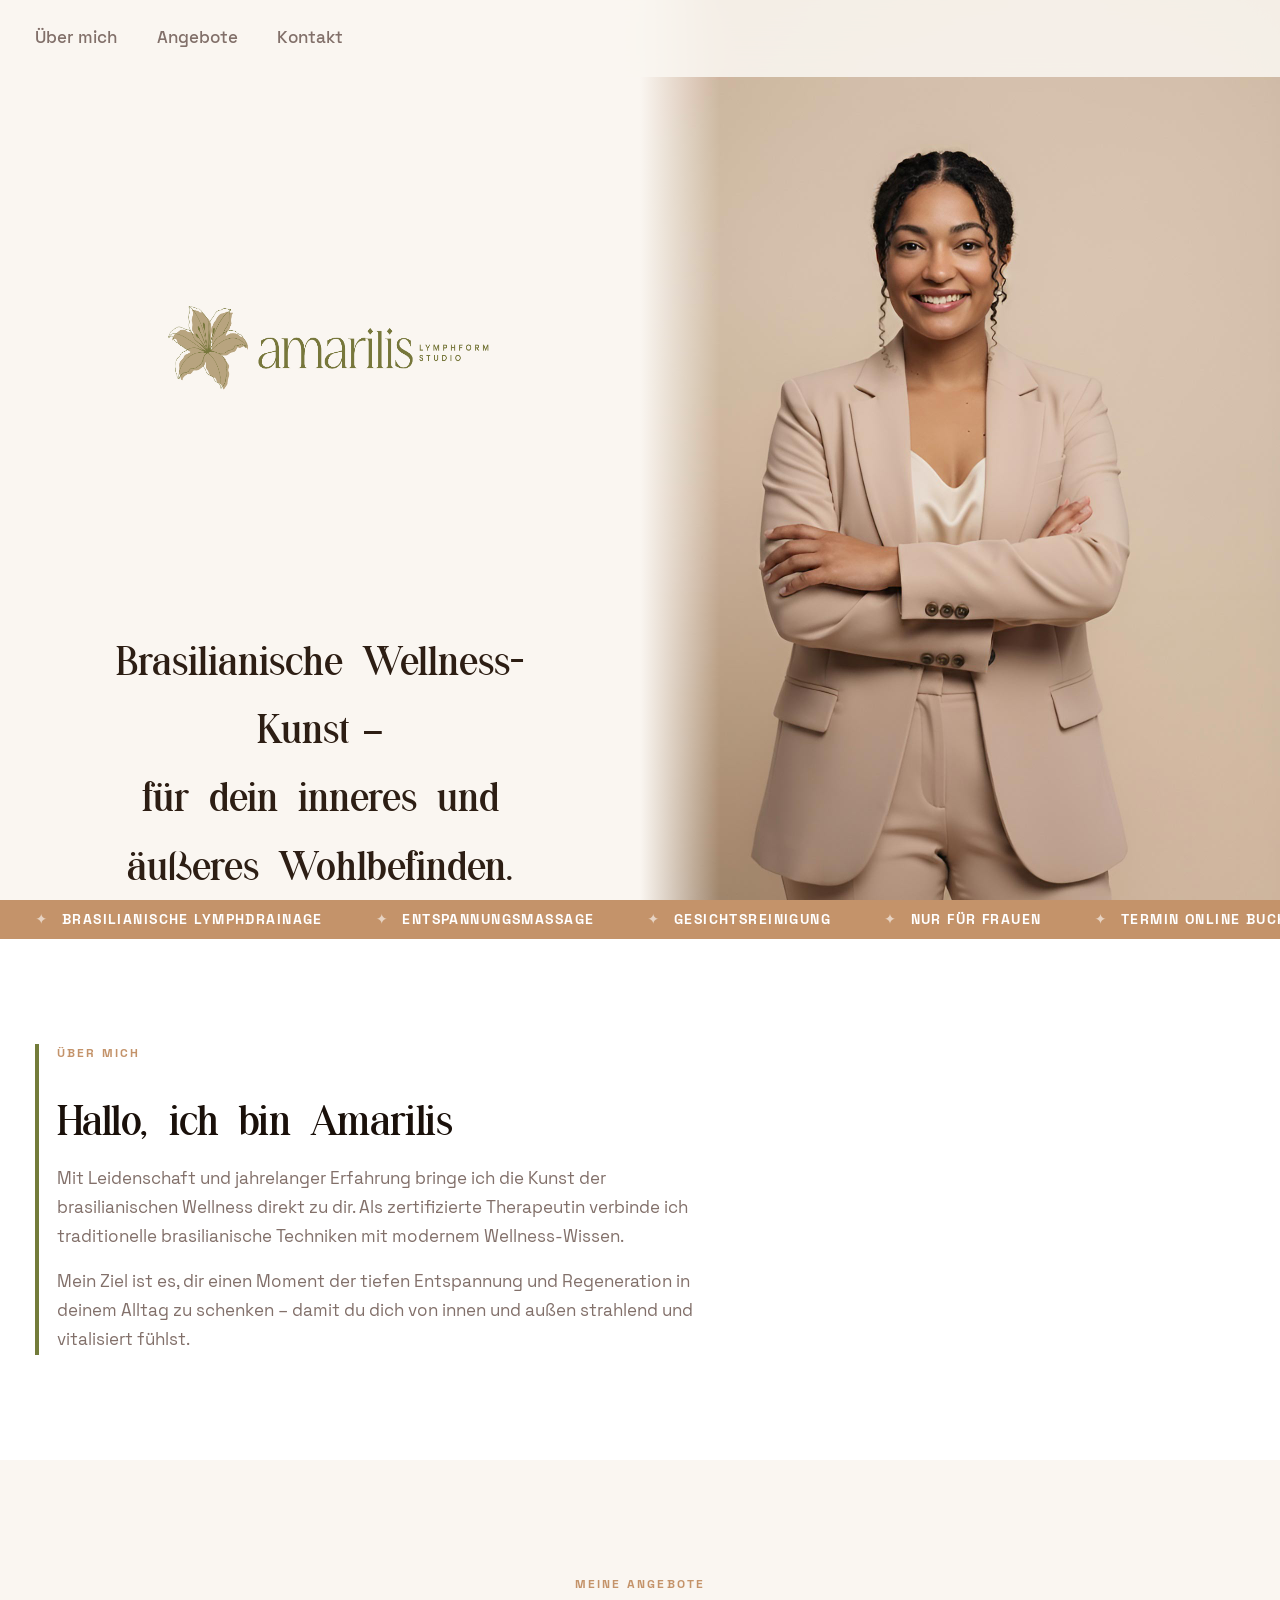
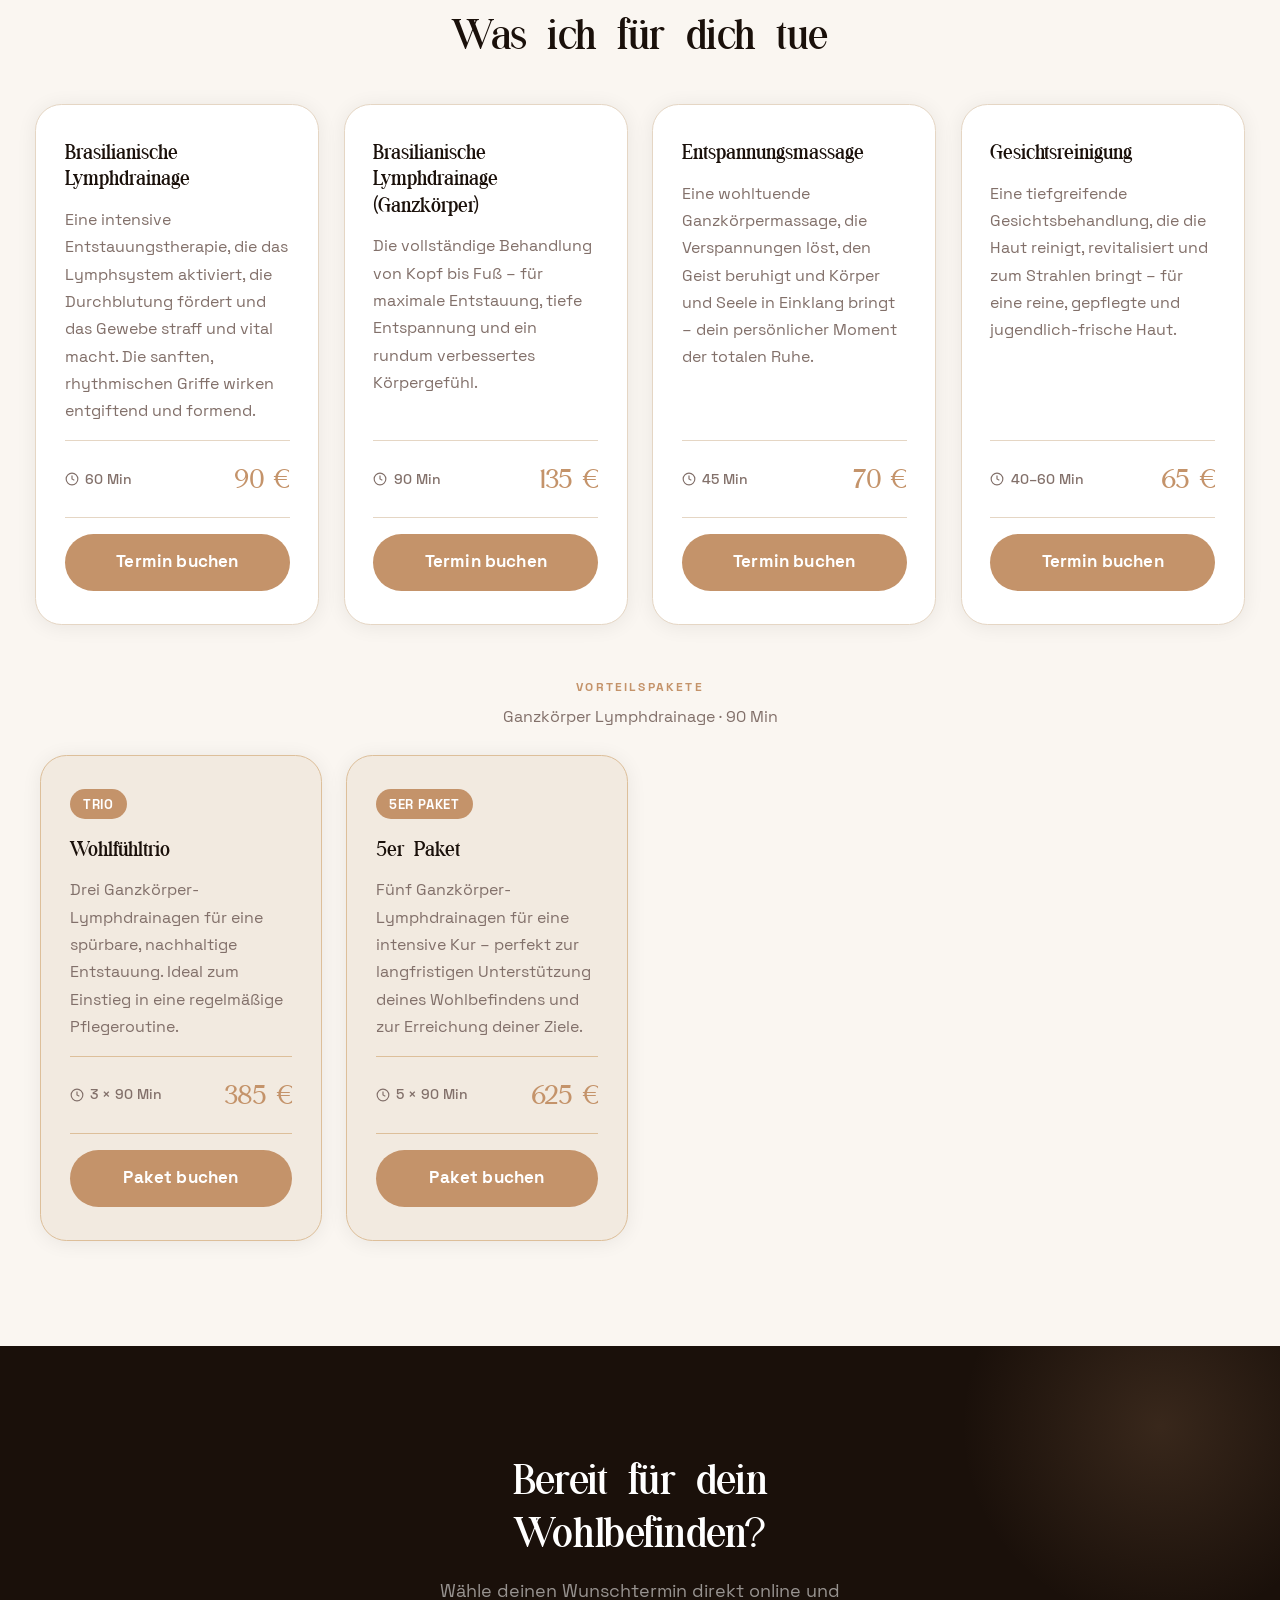
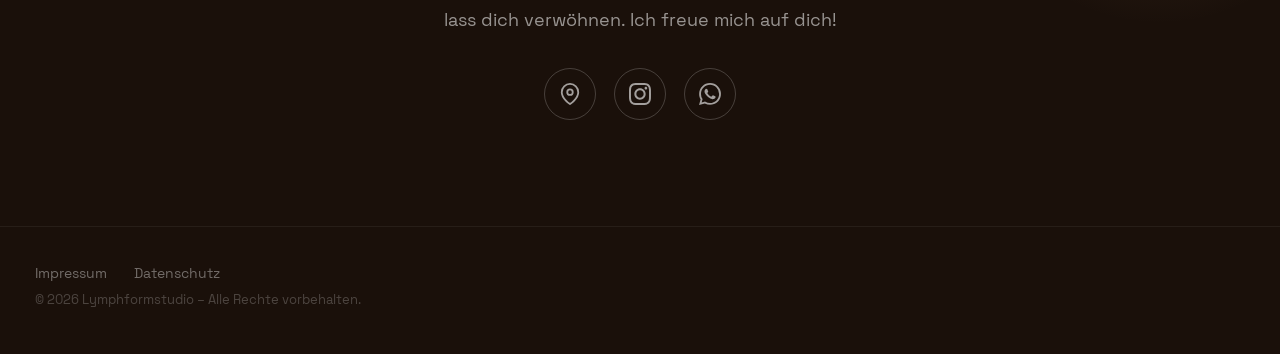
==== index.html @ fccecc70 "adding assets to public folder" ====
<!DOCTYPE html>
<html lang="de">
<head>
  <meta charset="UTF-8" />
  <meta name="viewport" content="width=device-width, initial-scale=1.0" />
  <title>Lymphformstudio – Brasilianische Wellness</title>
  <meta name="description" content="Brasilianische Lymphdrainage, Entspannungsmassage und Gesichtsreinigung. Jetzt deinen Termin buchen." />
  <meta name="theme-color" content="#FAF6F1" />

  <!-- Open Graph (Instagram-Link-Vorschau) -->
  <meta property="og:type"        content="website" />
  <meta property="og:title"       content="Lymphformstudio" />
  <meta property="og:description" content="Brasilianische Wellness – Lymphdrainage · Massage · Gesichtspflege" />
  <meta property="og:image"       content="assets/img/Amarilis01.jpg" />
  <meta property="og:url"         content="https://lymphformstudio.github.io" />

  <!-- Favicon -->
  <link rel="icon" type="image/png"
        href="assets/img/logo.png" />

  <link rel="stylesheet" href="assets/css/style.css" />
</head>
<body>

  <!-- ══════════════════════════════════════════
       NAVIGATION
  ══════════════════════════════════════════ -->
  <header class="nav" id="nav">
    <div class="nav-inner">
      <nav class="nav-links" id="navLinks" aria-label="Hauptnavigation">
        <a href="#about">Über mich</a>
        <a href="#services">Angebote</a>
        <a href="#contact">Kontakt</a>
      </nav>
      <button class="burger" id="burger" aria-label="Menü öffnen" aria-expanded="false">
        <span></span>
        <span></span>
        <span></span>
      </button>
    </div>
  </header>


  <!-- ══════════════════════════════════════════
       HERO
  ══════════════════════════════════════════ -->
  <section class="hero" id="home" aria-label="Willkommen">
    <div class="hero-body">
      <div class="hero-logo reveal">
        <img src="assets/img/logo.png"
             alt="Lymphformstudio" />
      </div>
      <p class="hero-sub reveal delay-1">
        Brasilianische Wellness-Kunst&nbsp;–<br />
        für dein inneres und äußeres Wohlbefinden.
      </p>

    </div>
    <div class="hero-image">
      <img src="assets/img/Amarilis01.jpg"
           alt="Lymphformstudio – Wellness Behandlung"
           loading="eager" />
    </div>
  </section>


  <!-- ══════════════════════════════════════════
       RIBBON / USP
  ══════════════════════════════════════════ -->
  <div class="ribbon" aria-hidden="true">
    <div class="ribbon-track">
      <span>Brasilianische Lymphdrainage</span>
      <span>Entspannungsmassage</span>
      <span>Gesichtsreinigung</span>
      <span>Nur für Frauen</span>
      <!-- <span>Zertifizierte Therapeutin</span> -->
      <span>Termin online buchen</span>
      <!-- Dopplung für endlosen Loop -->
      <span>Brasilianische Lymphdrainage</span>
      <span>Entspannungsmassage</span>
      <span>Gesichtsreinigung</span>
      <span>Nur für Frauen</span>
      <!-- <span>Zertifizierte Therapeutin</span> -->
      <span>Termin online buchen</span>
    </div>
  </div>


  <!-- ══════════════════════════════════════════
       ÜBER MICH
  ══════════════════════════════════════════ -->
  <section class="about section" id="about" aria-labelledby="about-title">
    <div class="container">
      <div class="about-text">
        <span class="eyebrow reveal">Über mich</span>
        <h2 class="section-title reveal delay-1" id="about-title">
          Hallo, ich bin Amarilis
        </h2>
        <p class="reveal delay-1">
          Mit Leidenschaft und jahrelanger Erfahrung bringe ich die Kunst
          der brasilianischen Wellness direkt zu dir. Als zertifizierte
          Therapeutin verbinde ich traditionelle brasilianische Techniken
          mit modernem Wellness-Wissen.
        </p>
        <p class="reveal delay-2">
          Mein Ziel ist es, dir einen Moment der tiefen Entspannung und
          Regeneration in deinem Alltag zu schenken – damit du dich von
          innen und außen strahlend und vitalisiert fühlst.
        </p>
      </div>
    </div>
  </section>


  <!-- ══════════════════════════════════════════
       ANGEBOTE / SERVICES
  ══════════════════════════════════════════ -->
  <section class="services section" id="services" aria-labelledby="services-title">
    <div class="container">

      <div class="services-header">
        <span class="eyebrow reveal">Meine Angebote</span>
        <h2 class="section-title reveal delay-1" id="services-title">Was ich für dich tue</h2>
      </div>

      <div class="services-grid">

        <!-- ── Brasilianische Lymphdrainage 60 Min ── -->
        <article class="card reveal delay-1" aria-label="Brasilianische Lymphdrainage Teilkörper">
          <h3>Brasilianische Lymphdrainage</h3>
          <p>
            Eine intensive Entstauungstherapie, die das Lymphsystem aktiviert,
            die Durchblutung fördert und das Gewebe straff und vital macht.
            Die sanften, rhythmischen Griffe wirken entgiftend und formend.
          </p>
          <div class="card-meta">
            <span class="card-duration">
              <svg width="14" height="14" viewBox="0 0 24 24" fill="none"
                   stroke="currentColor" stroke-width="2" aria-hidden="true">
                <circle cx="12" cy="12" r="10"/>
                <polyline points="12 6 12 12 16 14"/>
              </svg>
              60 Min
            </span>
            <span class="card-price">90&nbsp;€</span>
          </div>
          <a href="https://calendar.app.google/hehBdwxUABodwPaCA"
             target="_blank" rel="noopener noreferrer"
             class="btn btn-primary btn-w100">
            Termin buchen
          </a>
        </article>

        <!-- ── Brasilianische Lymphdrainage 90 Min ── -->
        <article class="card reveal delay-2" aria-label="Brasilianische Lymphdrainage Ganzkörper">
          <h3>Brasilianische Lymphdrainage (Ganzkörper)</h3>
          <p>
            Die vollständige Behandlung von Kopf bis Fuß – für maximale
            Entstauung, tiefe Entspannung und ein rundum verbessertes
            Körpergefühl.
          </p>
          <div class="card-meta">
            <span class="card-duration">
              <svg width="14" height="14" viewBox="0 0 24 24" fill="none"
                   stroke="currentColor" stroke-width="2" aria-hidden="true">
                <circle cx="12" cy="12" r="10"/>
                <polyline points="12 6 12 12 16 14"/>
              </svg>
              90 Min
            </span>
            <span class="card-price">135&nbsp;€</span>
          </div>
          <a href="https://calendar.app.google/hehBdwxUABodwPaCA"
             target="_blank" rel="noopener noreferrer"
             class="btn btn-primary btn-w100">
            Termin buchen
          </a>
        </article>

        <!-- ── Entspannungsmassage ── -->
        <article class="card reveal delay-3" aria-label="Entspannungsmassage">
          <h3>Entspannungsmassage</h3>
          <p>
            Eine wohltuende Ganzkörpermassage, die Verspannungen löst,
            den Geist beruhigt und Körper und Seele in Einklang bringt –
            dein persönlicher Moment der totalen Ruhe.
          </p>
          <div class="card-meta">
            <span class="card-duration">
              <svg width="14" height="14" viewBox="0 0 24 24" fill="none"
                   stroke="currentColor" stroke-width="2" aria-hidden="true">
                <circle cx="12" cy="12" r="10"/>
                <polyline points="12 6 12 12 16 14"/>
              </svg>
              45 Min
            </span>
            <span class="card-price">70&nbsp;€</span>
          </div>
          <a href="https://calendar.app.google/hehBdwxUABodwPaCA"
             target="_blank" rel="noopener noreferrer"
             class="btn btn-primary btn-w100">
            Termin buchen
          </a>
        </article>

        <!-- ── Gesichtsreinigung ── -->
        <article class="card reveal delay-4" aria-label="Gesichtsreinigung">
          <h3>Gesichtsreinigung</h3>
          <p>
            Eine tiefgreifende Gesichtsbehandlung, die die Haut reinigt,
            revitalisiert und zum Strahlen bringt – für eine reine, gepflegte
            und jugendlich-frische Haut.
          </p>
          <div class="card-meta">
            <span class="card-duration">
              <svg width="14" height="14" viewBox="0 0 24 24" fill="none"
                   stroke="currentColor" stroke-width="2" aria-hidden="true">
                <circle cx="12" cy="12" r="10"/>
                <polyline points="12 6 12 12 16 14"/>
              </svg>
              40–60 Min
            </span>
            <span class="card-price">65&nbsp;€</span>
          </div>
          <a href="https://calendar.app.google/hehBdwxUABodwPaCA"
             target="_blank" rel="noopener noreferrer"
             class="btn btn-primary btn-w100">
            Termin buchen
          </a>
        </article>

      </div>

      <!-- ── Vorteilspakete ── -->
      <div class="services-packages-header reveal">
        <span class="eyebrow">Vorteilspakete</span>
        <p>Ganzkörper Lymphdrainage · 90 Min</p>
      </div>

      <div class="services-grid services-packages-grid">

        <!-- ── Wohlfühltrio ── -->
        <article class="card card--featured reveal delay-1" aria-label="Wohlfühltrio">
          <span class="card-badge">Trio</span>
          <h3>Wohlfühltrio</h3>
          <p>
            Drei Ganzkörper-Lymphdrainagen für eine spürbare, nachhaltige
            Entstauung. Ideal zum Einstieg in eine regelmäßige Pflegeroutine.
          </p>
          <div class="card-meta">
            <span class="card-duration">
              <svg width="14" height="14" viewBox="0 0 24 24" fill="none"
                   stroke="currentColor" stroke-width="2" aria-hidden="true">
                <circle cx="12" cy="12" r="10"/>
                <polyline points="12 6 12 12 16 14"/>
              </svg>
              3 × 90 Min
            </span>
            <span class="card-price">385&nbsp;€</span>
          </div>
          <a href="https://calendar.app.google/hehBdwxUABodwPaCA"
             target="_blank" rel="noopener noreferrer"
             class="btn btn-primary btn-w100">
            Paket buchen
          </a>
        </article>

        <!-- ── 5er Paket ── -->
        <article class="card card--featured reveal delay-2" aria-label="5er Paket">
          <span class="card-badge">5er Paket</span>
          <h3>5er Paket</h3>
          <p>
            Fünf Ganzkörper-Lymphdrainagen für eine intensive Kur –
            perfekt zur langfristigen Unterstützung deines Wohlbefindens
            und zur Erreichung deiner Ziele.
          </p>
          <div class="card-meta">
            <span class="card-duration">
              <svg width="14" height="14" viewBox="0 0 24 24" fill="none"
                   stroke="currentColor" stroke-width="2" aria-hidden="true">
                <circle cx="12" cy="12" r="10"/>
                <polyline points="12 6 12 12 16 14"/>
              </svg>
              5 × 90 Min
            </span>
            <span class="card-price">625&nbsp;€</span>
          </div>
          <a href="https://calendar.app.google/hehBdwxUABodwPaCA"
             target="_blank" rel="noopener noreferrer"
             class="btn btn-primary btn-w100">
            Paket buchen
          </a>
        </article>

      </div>
    </div>
  </section>


  <!-- ══════════════════════════════════════════
       BOOKING CTA
  ══════════════════════════════════════════ -->
  <section class="cta-section section" id="contact" aria-labelledby="cta-title">
    <div class="container">
      <div class="cta-inner">
        <h2 class="section-title reveal delay-1" id="cta-title">
          Bereit für dein<br />Wohlbefinden?
        </h2>
        <p class="reveal delay-1">
          Wähle deinen Wunschtermin direkt online und lass dich verwöhnen.
          Ich freue mich auf dich!
        </p>
        <div class="contact-icons reveal delay-2">
          <!-- Location -->
          <a href="https://maps.app.goo.gl/dcqKcycLLCCDxr7Y6"
             target="_blank" rel="noopener noreferrer"
             class="contact-icon" aria-label="Standort auf Google Maps">
            <svg xmlns="http://www.w3.org/2000/svg" width="22" height="22"
                 viewBox="0 0 24 24" fill="none" stroke="currentColor"
                 stroke-width="2" stroke-linecap="round" stroke-linejoin="round" aria-hidden="true">
              <path d="M21 10c0 7-9 13-9 13s-9-6-9-13a9 9 0 0 1 18 0z"/>
              <circle cx="12" cy="10" r="3"/>
            </svg>
          </a>
          <!-- Instagram -->
          <a href="https://instagram.com/lymphformstudio"
             target="_blank" rel="noopener noreferrer"
             class="contact-icon" aria-label="Instagram von Lymphformstudio">
            <svg xmlns="http://www.w3.org/2000/svg" width="22" height="22"
                 viewBox="0 0 24 24" fill="currentColor" aria-hidden="true">
              <path d="M12 2.163c3.204 0 3.584.012 4.85.07 3.252.148 4.771 1.691 4.919 4.919.058 1.265.069 1.645.069 4.849 0 3.205-.012 3.584-.069 4.849-.149 3.225-1.664 4.771-4.919 4.919-1.266.058-1.644.07-4.85.07-3.204 0-3.584-.012-4.849-.07-3.26-.149-4.771-1.699-4.919-4.92-.058-1.265-.07-1.644-.07-4.849 0-3.204.013-3.583.07-4.849.149-3.227 1.664-4.771 4.919-4.919 1.266-.057 1.645-.069 4.849-.069zm0-2.163c-3.259 0-3.667.014-4.947.072-4.358.2-6.78 2.618-6.98 6.98-.059 1.281-.073 1.689-.073 4.948 0 3.259.014 3.668.072 4.948.2 4.358 2.618 6.78 6.98 6.98 1.281.058 1.689.072 4.948.072 3.259 0 3.668-.014 4.948-.072 4.354-.2 6.782-2.618 6.979-6.98.059-1.28.073-1.689.073-4.948 0-3.259-.014-3.667-.072-4.947-.196-4.354-2.617-6.78-6.979-6.98-1.281-.059-1.69-.073-4.949-.073zm0 5.838c-3.403 0-6.162 2.759-6.162 6.162s2.759 6.163 6.162 6.163 6.162-2.759 6.162-6.163c0-3.403-2.759-6.162-6.162-6.162zm0 10.162c-2.209 0-4-1.79-4-4 0-2.209 1.791-4 4-4s4 1.791 4 4c0 2.21-1.791 4-4 4zm6.406-11.845c-.796 0-1.441.645-1.441 1.44s.645 1.44 1.441 1.44c.795 0 1.439-.645 1.439-1.44s-.644-1.44-1.439-1.44z"/>
            </svg>
          </a>
          <!-- WhatsApp -->
          <a href="https://wa.me/4915565581526"
             target="_blank" rel="noopener noreferrer"
             class="contact-icon" aria-label="WhatsApp">
            <svg xmlns="http://www.w3.org/2000/svg" width="22" height="22"
                 viewBox="0 0 24 24" fill="currentColor" aria-hidden="true">
              <path d="M17.472 14.382c-.297-.149-1.758-.867-2.03-.967-.273-.099-.471-.148-.67.15-.197.297-.767.966-.94 1.164-.173.199-.347.223-.644.075-.297-.15-1.255-.463-2.39-1.475-.883-.788-1.48-1.761-1.653-2.059-.173-.297-.018-.458.13-.606.134-.133.298-.347.446-.52.149-.174.198-.298.298-.497.099-.198.05-.371-.025-.52-.075-.149-.669-1.612-.916-2.207-.242-.579-.487-.5-.669-.51-.173-.008-.371-.01-.57-.01-.198 0-.52.074-.792.372-.272.297-1.04 1.016-1.04 2.479 0 1.462 1.065 2.875 1.213 3.074.149.198 2.096 3.2 5.077 4.487.709.306 1.262.489 1.694.625.712.227 1.36.195 1.871.118.571-.085 1.758-.719 2.006-1.413.248-.694.248-1.289.173-1.413-.074-.124-.272-.198-.57-.347m-5.421 7.403h-.004a9.87 9.87 0 0 1-5.031-1.378l-.361-.214-3.741.982.998-3.648-.235-.374a9.86 9.86 0 0 1-1.51-5.26c.001-5.45 4.436-9.884 9.888-9.884 2.64 0 5.122 1.03 6.988 2.898a9.825 9.825 0 0 1 2.893 6.994c-.003 5.45-4.437 9.884-9.885 9.884m8.413-18.297A11.815 11.815 0 0 0 12.05 0C5.495 0 .16 5.335.157 11.892c0 2.096.547 4.142 1.588 5.945L.057 24l6.305-1.654a11.882 11.882 0 0 0 5.683 1.448h.005c6.554 0 11.89-5.335 11.893-11.893a11.821 11.821 0 0 0-3.48-8.413z"/>
            </svg>
          </a>
        </div>
      </div>
    </div>
  </section>


  <!-- ══════════════════════════════════════════
       FOOTER
  ══════════════════════════════════════════ -->
  <footer class="footer">
    <div class="container">
      <div class="footer-inner">
        <nav class="footer-nav" aria-label="Rechtliches">
          <a href="impressum.html">Impressum</a>
          <a href="datenschutz.html">Datenschutz</a>
        </nav>
      </div>
      <p class="footer-copy">© 2026 Lymphformstudio – Alle Rechte vorbehalten.</p>
    </div>
  </footer>


  <script src="assets/js/main.js"></script>
</body>
</html>
---- assets/css/style.css ----
/* ============================================================
   LYMPHFORMSTUDIO – Main Stylesheet
   Mobile-first · Space Grotesk (UI) + Moderna Serif (headings)
   ============================================================ */

/* ── FONTS ── */
@font-face {
  font-family: 'Moderna Serif';
  src: url('../fonts/moderna-serif/ModernaSerif-Regular.ttf') format('truetype');
  font-weight: 400;
  font-style: normal;
  font-display: swap;
}
@font-face {
  font-family: 'Moderna Serif';
  src: url('../fonts/moderna-serif/ModernaSerif-Medium.ttf') format('truetype');
  font-weight: 500;
  font-style: normal;
  font-display: swap;
}
@font-face {
  font-family: 'Moderna Serif';
  src: url('../fonts/moderna-serif/ModernaSerif-SemiBold.ttf') format('truetype');
  font-weight: 600;
  font-style: normal;
  font-display: swap;
}
@font-face {
  font-family: 'Space Grotesk';
  src: url('../fonts/space-grotesk/SpaceGrotesk-Light.woff2') format('woff2');
  font-weight: 300;
  font-style: normal;
  font-display: swap;
}
@font-face {
  font-family: 'Space Grotesk';
  src: url('../fonts/space-grotesk/SpaceGrotesk-Regular.woff2') format('woff2');
  font-weight: 400;
  font-style: normal;
  font-display: swap;
}
@font-face {
  font-family: 'Space Grotesk';
  src: url('../fonts/space-grotesk/SpaceGrotesk-Medium.woff2') format('woff2');
  font-weight: 500;
  font-style: normal;
  font-display: swap;
}
@font-face {
  font-family: 'Space Grotesk';
  src: url('../fonts/space-grotesk/SpaceGrotesk-Bold.woff2') format('woff2');
  font-weight: 700;
  font-style: normal;
  font-display: swap;
}

/* ── CSS VARIABLES ── */
:root {
  /* Palette */
  --bg:            #FAF6F1;
  --bg-alt:        #F2EAE0;
  --white:         #FFFFFF;
  --primary:       #C4936A;
  --primary-dk:    #9E7450;
  --primary-lt:    #DDBF9A;
  --dark:          #1A100A;
  --text:          #2D1E14;
  --muted:         #82706A;
  --border:        #E5D6C4;
  --card-shadow:   0 2px 20px rgba(30,16,10,.07);
  --card-shadow-h: 0 10px 40px rgba(30,16,10,.13);

  /* Type */
  --font-serif: 'Moderna Serif', Georgia, serif;
  --font-sans:  'Space Grotesk', system-ui, sans-serif;

  /* Layout */
  --max-w:   1360px;
  --px:      1.25rem;
  --section: 4.5rem;
  --radius:  1rem;
  --radius-lg: 1.5rem;
  --radius-pill: 999px;

  /* Motion */
  --ease: cubic-bezier(.4,0,.2,1);
  --dur:  .3s;
}

/* ── RESET ── */
*, *::before, *::after { box-sizing: border-box; margin: 0; padding: 0; }
html { scroll-behavior: smooth; -webkit-text-size-adjust: 100%; font-size: 110%; }
body {
  font-family: var(--font-sans);
  font-size: 1.125rem;
  background: var(--bg);
  color: var(--text);
  line-height: 1.6;
  overflow-x: hidden;
}
img { display: block; max-width: 100%; height: auto; }
a   { text-decoration: none; color: inherit; }
button { font-family: var(--font-sans); }

/* ── UTILITY ── */
.container {
  width: 100%;
  max-width: var(--max-w);
  margin: 0 auto;
  padding: 0 var(--px);
}
.section { padding: var(--section) 0; }

.eyebrow {
  display: inline-block;
  font-family: var(--font-sans);
  font-size: .6875rem;
  font-weight: 600;
  letter-spacing: .18em;
  text-transform: uppercase;
  color: var(--primary);
  margin-bottom: .75rem;
}

.section-title {
  font-family: var(--font-serif);
  font-size: clamp(1.75rem, 5vw, 2.6rem);
  font-weight: 500;
  color: var(--dark);
  line-height: 1.15;
  letter-spacing: -.01em;
}

/* ── BUTTONS ── */
.btn {
  display: inline-flex;
  align-items: center;
  justify-content: center;
  gap: .5rem;
  padding: .875rem 1.875rem;
  border-radius: var(--radius-pill);
  font-family: var(--font-sans);
  font-size: .9375rem;
  font-weight: 600;
  letter-spacing: .01em;
  cursor: pointer;
  border: none;
  transition: background var(--dur) var(--ease),
              transform var(--dur) var(--ease),
              box-shadow var(--dur) var(--ease);
  white-space: nowrap;
}
.btn-primary {
  background: var(--primary);
  color: var(--white);
}
.btn-primary:active,
.btn-primary:hover {
  background: var(--primary-dk);
  transform: translateY(-2px);
  box-shadow: 0 8px 24px rgba(196,147,106,.32);
}
.btn-ghost {
  background: transparent;
  color: var(--primary);
  border: 1.5px solid var(--primary);
}
.btn-ghost:active,
.btn-ghost:hover {
  background: var(--primary);
  color: var(--white);
  transform: translateY(-2px);
}
.btn-dark {
  background: var(--white);
  color: var(--dark);
}
.btn-dark:active,
.btn-dark:hover {
  background: var(--primary-lt);
  transform: translateY(-2px);
}
.btn-w100 { width: 100%; }

/* ── NAVIGATION ── */
.nav {
  position: fixed;
  top: 0; left: 0; right: 0;
  z-index: 200;
  background: rgba(250,246,241,.88);
  backdrop-filter: blur(16px);
  -webkit-backdrop-filter: blur(16px);
  border-bottom: 1px solid transparent;
  transition: border-color var(--dur) var(--ease),
              box-shadow var(--dur) var(--ease);
}
.nav.scrolled {
  border-bottom-color: var(--border);
  box-shadow: 0 2px 16px rgba(30,16,10,.06);
}
.nav-inner {
  display: flex;
  align-items: center;
  justify-content: space-between;
  height: 76px;
  padding: 0 var(--px);
}
.nav-logo img {
  height: 58px;
  width: auto;
}
.nav-links {
  display: none;
  align-items: center;
  gap: 2.25rem;
}
.nav-links a {
  font-size: .9375rem;
  font-weight: 500;
  color: var(--muted);
  transition: color var(--dur) var(--ease);
}
.nav-links a:hover { color: var(--primary); }
.nav-links .nav-cta {
  padding: .6rem 1.375rem;
  background: var(--primary);
  color: var(--white) !important;
  border-radius: var(--radius-pill);
  font-weight: 600;
  transition: background var(--dur) var(--ease), transform var(--dur) var(--ease);
}
.nav-links .nav-cta:hover { background: var(--primary-dk); transform: translateY(-1px); }

.burger {
  display: flex;
  flex-direction: column;
  gap: 5px;
  background: none;
  border: none;
  cursor: pointer;
  padding: 6px;
  border-radius: 6px;
}
.burger span {
  display: block;
  width: 22px;
  height: 2px;
  background: var(--text);
  border-radius: 2px;
  transition: transform var(--dur) var(--ease), opacity var(--dur) var(--ease);
}

/* Mobile drawer */
.nav.open .nav-links {
  display: flex;
  flex-direction: column;
  align-items: flex-start;
  position: absolute;
  top: 76px; left: 0; right: 0;
  background: var(--bg);
  padding: 1.5rem var(--px) 2rem;
  gap: 1.25rem;
  border-bottom: 1px solid var(--border);
  box-shadow: 0 8px 32px rgba(30,16,10,.08);
}
.nav.open .nav-links .nav-cta { align-self: stretch; justify-content: center; }
.nav.open .burger span:nth-child(1) { transform: translateY(7px) rotate(45deg); }
.nav.open .burger span:nth-child(2) { opacity: 0; }
.nav.open .burger span:nth-child(3) { transform: translateY(-7px) rotate(-45deg); }

/* ════════════════════════════════════════════
   HERO — MOBILE
   ════════════════════════════════════════════ */
.hero {
  padding-top: 0px;
  min-height: 0svh;
  display: grid;
  grid-template-rows: 1fr auto;
  position: relative;
  overflow: hidden;
}
.hero-body {
  display: flex;
  flex-direction: column;
  align-items: center;          /* horizontal alignment: center | flex-start | flex-end */
  justify-content: center;
  text-align: center;
  padding: 2.5rem var(--px) 2rem;
  gap: 0;                       /* gap between logo and subtitle text */
}
.hero-logo img {
  height: auto;
  max-height: 100%;
  width: auto;
  margin: -6.0rem auto;         /* negative = pull subtitle closer to logo */
}
.hero-sub {
  font-family: var(--font-serif);
  font-size: clamp(1.375rem, 5vw, 2.125rem);
  font-weight: 500;
  color: var(--text);
  max-width: 520px;
  line-height: 1.55;
}
.hero-cta-row {
  display: flex;
  flex-direction: column;
  gap: .75rem;
  width: 100%;
  max-width: 300px;
}
.hero-image {
  position: relative;
  height: clamp(240px, 50vw, 520px); /* photo height on mobile */
  overflow: hidden;
}
.hero-image::before {
  content: '';
  position: absolute;
  inset: 0 0 auto 0;
  height: 80px;
  background: linear-gradient(to bottom, var(--bg), transparent);
  z-index: 1;
  pointer-events: none;
}
.hero-image img {
  width: 100%;
  height: 100%;
  object-fit: cover;
  object-position: center 20%;  /* vertical focus point of the photo */
}

/* ── RIBBON / USP BAR ── */
.ribbon {
  background: var(--primary);
  padding: .45rem var(--px);
  overflow: hidden;
}
.ribbon-track {
  display: flex;
  gap: 3rem;
  animation: marquee 22s linear infinite;
  width: max-content;
}
.ribbon-track span {
  font-family: var(--font-sans);
  font-size: .8125rem;
  font-weight: 600;
  letter-spacing: .1em;
  text-transform: uppercase;
  color: var(--white);
  white-space: nowrap;
}
.ribbon-track span::before {
  content: '✦';
  margin-right: .75rem;
  opacity: .6;
}
@keyframes marquee {
  from { transform: translateX(0); }
  to   { transform: translateX(-50%); }
}

/* ── ABOUT ── */
.about { background: var(--white); }
.about-inner {
  display: flex;
  flex-direction: column;
  align-items: center;
  gap: 2rem;
}
.about-avatar {
  flex-shrink: 0;
  width: 180px;
  height: 220px;
  border-radius: var(--radius-lg);
  overflow: hidden;
  border: 4px solid #737C3A;
}
.about-avatar img {
  width: 100%;
  height: 100%;
  object-fit: cover;
  object-position: center 10%;
}
.about-text {
  display: flex;
  flex-direction: column;
  gap: .9rem;
  max-width: 680px;
  border-left: 4px solid #737C3A;
  padding-left: 1.0rem;
}
.about-text .section-title { margin-bottom: .25rem; }
.about-text p {
  color: var(--muted);
  line-height: 1.75;
  font-size: .9375rem;
}
.about-badges {
  display: flex;
  flex-wrap: wrap;
  gap: .5rem;
  margin-top: .25rem;
}
.badge {
  display: inline-flex;
  align-items: center;
  gap: .4rem;
  background: var(--bg-alt);
  border: 1px solid var(--border);
  border-radius: var(--radius-pill);
  padding: .35rem .875rem;
  font-size: .8125rem;
  font-weight: 500;
  color: var(--text);
}

/* ── SERVICES ── */
.services { background: var(--bg); }
.services-header {
  text-align: center;
  margin-bottom: 2.5rem;
}
.services-grid {
  display: flex;
  flex-direction: column;
  gap: 1.25rem;
}
.card {
  background: var(--white);
  border-radius: var(--radius-lg);
  padding: 1.875rem 1.625rem;
  border: 1px solid var(--border);
  box-shadow: var(--card-shadow);
  display: flex;
  flex-direction: column;
  gap: .875rem;
  transition: transform var(--dur) var(--ease),
              box-shadow var(--dur) var(--ease);
}
.card:hover {
  transform: translateY(-4px);
  box-shadow: var(--card-shadow-h);
}
.card-icon {
  width: 58px;
  height: 58px;
  background: var(--bg-alt);
  border-radius: var(--radius);
  display: flex;
  align-items: center;
  justify-content: center;
  padding: 10px;
  flex-shrink: 0;
}
.card-icon img {
  width: 100%;
  height: 100%;
  object-fit: contain;
}
.card h3 {
  font-family: var(--font-serif);
  font-size: 1.25rem;
  font-weight: 500;
  color: var(--dark);
  line-height: 1.2;
}
.card p {
  font-size: .9125rem;
  color: var(--muted);
  line-height: 1.7;
  flex: 1;
}
.card-meta {
  display: flex;
  align-items: center;
  justify-content: space-between;
  padding: .875rem 0;
  border-top: 1px solid var(--border);
  border-bottom: 1px solid var(--border);
}
.card-duration {
  font-size: .8125rem;
  font-weight: 500;
  color: var(--muted);
  display: flex;
  align-items: center;
  gap: .375rem;
}
.card-duration svg { flex-shrink: 0; }
.card-price {
  font-family: var(--font-serif);
  font-size: 1.625rem;
  font-weight: 500;
  color: var(--primary);
  letter-spacing: -.01em;
}
.card-scope {
  font-size: .8125rem;
  font-weight: 600;
  color: var(--primary);
  letter-spacing: .05em;
  text-transform: uppercase;
  margin-top: -.25rem;
}
.card-badge {
  display: inline-flex;
  align-items: center;
  align-self: flex-start;
  background: var(--primary);
  color: var(--white);
  font-size: .75rem;
  font-weight: 700;
  letter-spacing: .06em;
  text-transform: uppercase;
  padding: .25rem .75rem;
  border-radius: var(--radius-pill);
}
.card--featured {
  border-color: var(--primary-lt);
  background: var(--bg-alt);
}
.card--featured .card-meta {
  border-color: var(--primary-lt);
}
.services-packages-header {
  text-align: center;
  margin-top: 3rem;
  margin-bottom: 1.5rem;
}
.services-packages-header .eyebrow {
  display: block;
  margin-bottom: .375rem;
}
.services-packages-header p {
  font-size: .9rem;
  color: var(--muted);
}

/* ── BOOKING CTA SECTION ── */
.cta-section {
  background: var(--dark);
  position: relative;
  overflow: hidden;
}
.cta-section::before {
  content: '';
  position: absolute;
  top: -120px; right: -80px;
  width: 400px; height: 400px;
  background: radial-gradient(circle, rgba(196,147,106,.18) 0%, transparent 70%);
  pointer-events: none;
}
.cta-inner {
  display: flex;
  flex-direction: column;
  align-items: center;
  text-align: center;
  gap: 1.125rem;
  position: relative;
}
.cta-inner .eyebrow { color: var(--primary-lt); }
.cta-inner .section-title { color: var(--white); }
.cta-inner p {
  color: rgba(255,255,255,.55);
  max-width: 400px;
  font-size: 1rem;
  line-height: 1.65;
}
.cta-inner .btn-primary {
  font-size: 1rem;
  padding: 1rem 2.25rem;
  margin-top: .5rem;
}
.contact-icons {
  display: flex;
  align-items: center;
  gap: 1rem;
  margin-top: .75rem;
}
.contact-icon {
  display: flex;
  align-items: center;
  justify-content: center;
  width: 52px;
  height: 52px;
  border-radius: 50%;
  border: 1.5px solid rgba(255,255,255,.2);
  color: rgba(255,255,255,.6);
  transition: border-color var(--dur) var(--ease),
              color var(--dur) var(--ease),
              background var(--dur) var(--ease);
}
.contact-icon:hover {
  border-color: var(--primary-lt);
  color: var(--primary-lt);
  background: rgba(196,147,106,.14);
}

/* ── FOOTER ── */
.footer {
  background: var(--dark);
  border-top: 1px solid rgba(255,255,255,.06);
  padding: 2rem 0 2.5rem;
}
.footer-inner {
  display: flex;
  flex-direction: column;
  align-items: center;
  gap: 1.25rem;
  text-align: center;
}
.footer-logo img {
  height: 34px;
  width: auto;
  filter: brightness(0) invert(1);
  opacity: .7;
}
.footer-nav {
  display: flex;
  gap: 1.5rem;
}
.footer-nav a {
  font-size: .8125rem;
  color: rgba(255,255,255,.38);
  transition: color var(--dur) var(--ease);
}
.footer-nav a:hover { color: rgba(255,255,255,.75); }
.footer-copy {
  font-size: .75rem;
  color: rgba(255,255,255,.22);
  margin-top: .25rem;
}

/* ── SCROLL REVEAL ── */
.reveal {
  opacity: 0;
  transform: translateY(28px);
  transition: opacity .65s var(--ease), transform .65s var(--ease);
}
.reveal.delay-1 { transition-delay: .1s; }
.reveal.delay-2 { transition-delay: .2s; }
.reveal.delay-3 { transition-delay: .3s; }
.reveal.visible {
  opacity: 1;
  transform: translateY(0);
}

/* ── LEGAL PAGES ── */
.legal-wrap {
  padding-top: 80px;
  padding-bottom: 5rem;
  min-height: 100vh;
}
.legal-wrap .back-link {
  display: inline-flex;
  align-items: center;
  gap: .5rem;
  font-size: .9rem;
  font-weight: 500;
  color: var(--primary);
  margin-bottom: 2.5rem;
  transition: gap var(--dur) var(--ease);
}
.legal-wrap .back-link:hover { gap: .75rem; }
.legal-wrap h1 {
  font-family: var(--font-serif);
  font-size: clamp(1.75rem, 5vw, 2.5rem);
  font-weight: 500;
  color: var(--dark);
  margin-bottom: 2rem;
  line-height: 1.15;
}
.legal-wrap h2 {
  font-family: var(--font-serif);
  font-size: 1.2rem;
  font-weight: 500;
  color: var(--dark);
  margin: 2.25rem 0 .6rem;
}
.legal-wrap p,
.legal-wrap li {
  color: var(--muted);
  line-height: 1.75;
  font-size: .9375rem;
  margin-bottom: .6rem;
}
.legal-wrap ul { padding-left: 1.5rem; }
.legal-wrap a { color: var(--primary); }
.legal-wrap a:hover { text-decoration: underline; }

/* ── DESKTOP ── */
@media (min-width: 768px) {
  :root {
    --px: 2rem;
    --section: 6rem;
  }

  .nav-links { display: flex; }
  .burger    { display: none; }

  /* ════════════════════════════════════════════
     HERO — DESKTOP (≥ 768px)
     ════════════════════════════════════════════ */
  .hero {
    grid-template-rows: none;
    grid-template-columns: 1fr 1fr; /* left column: text · right column: photo */
    align-items: stretch;
    max-height: 900px;              /* overall hero height on desktop */
  }
  .hero-body {
    align-items: center;
    justify-content: flex-start;    /* push content to top */
    text-align: center;
    padding: 2rem 2rem 2rem;        /* top · horizontal · bottom padding */
    gap: 0.25rem;                   /* gap between logo and subtitle text */
    grid-column: 1;
    grid-row: 1;
  }
  .hero-logo img {
    margin: 0;
    height: 440px;                  /* logo height on desktop */
  }
  .hero-sub      { 
    font-family: var(--font-serif);
    font-size: clamp(2.5rem, 5vw, 2.125rem);
    text-align: center; 
    max-width: none; 
  }
  .hero-cta-row  {
    flex-direction: row;
    max-width: none;
    width: auto;
  }
  .hero-image {
    grid-column: 2;
    grid-row: 1;
    height: 100%;
    min-height: 360px; /* minimum photo height on desktop */
    max-height: none;
  }
  .hero-image::before {
    inset: 0 auto 0 0;
    height: 100%;
    width: 80px;
    background: linear-gradient(to right, var(--bg), transparent);
  }

  /* About */
  .about-inner {
    flex-direction: row;
    align-items: flex-start;
    gap: 3rem;
  }
  .about-avatar {
    width: 220px;
    height: 270px;
  }
  .about-text { padding-left: 1.0rem; }

  /* Services: 4 columns */
  .services-grid {
    display: grid;
    grid-template-columns: repeat(4, 1fr);
    gap: 1.375rem;
  }
  .services-packages-grid {
    max-width: 1200px;
    margin-inline: auto;
  }

  /* Footer */
  .footer-inner {
    flex-direction: row;
    justify-content: space-between;
    text-align: left;
  }
}

@media (min-width: 1024px) {
  /* ════════════════════════════════════════════
     HERO — LARGE DESKTOP (≥ 1024px)
     ════════════════════════════════════════════ */
  .hero-body { padding: 3.5rem 4.5rem 3rem; } /* top · horizontal · bottom padding */
  .hero-logo img { height: 560px; }           /* logo height on large desktop */
}
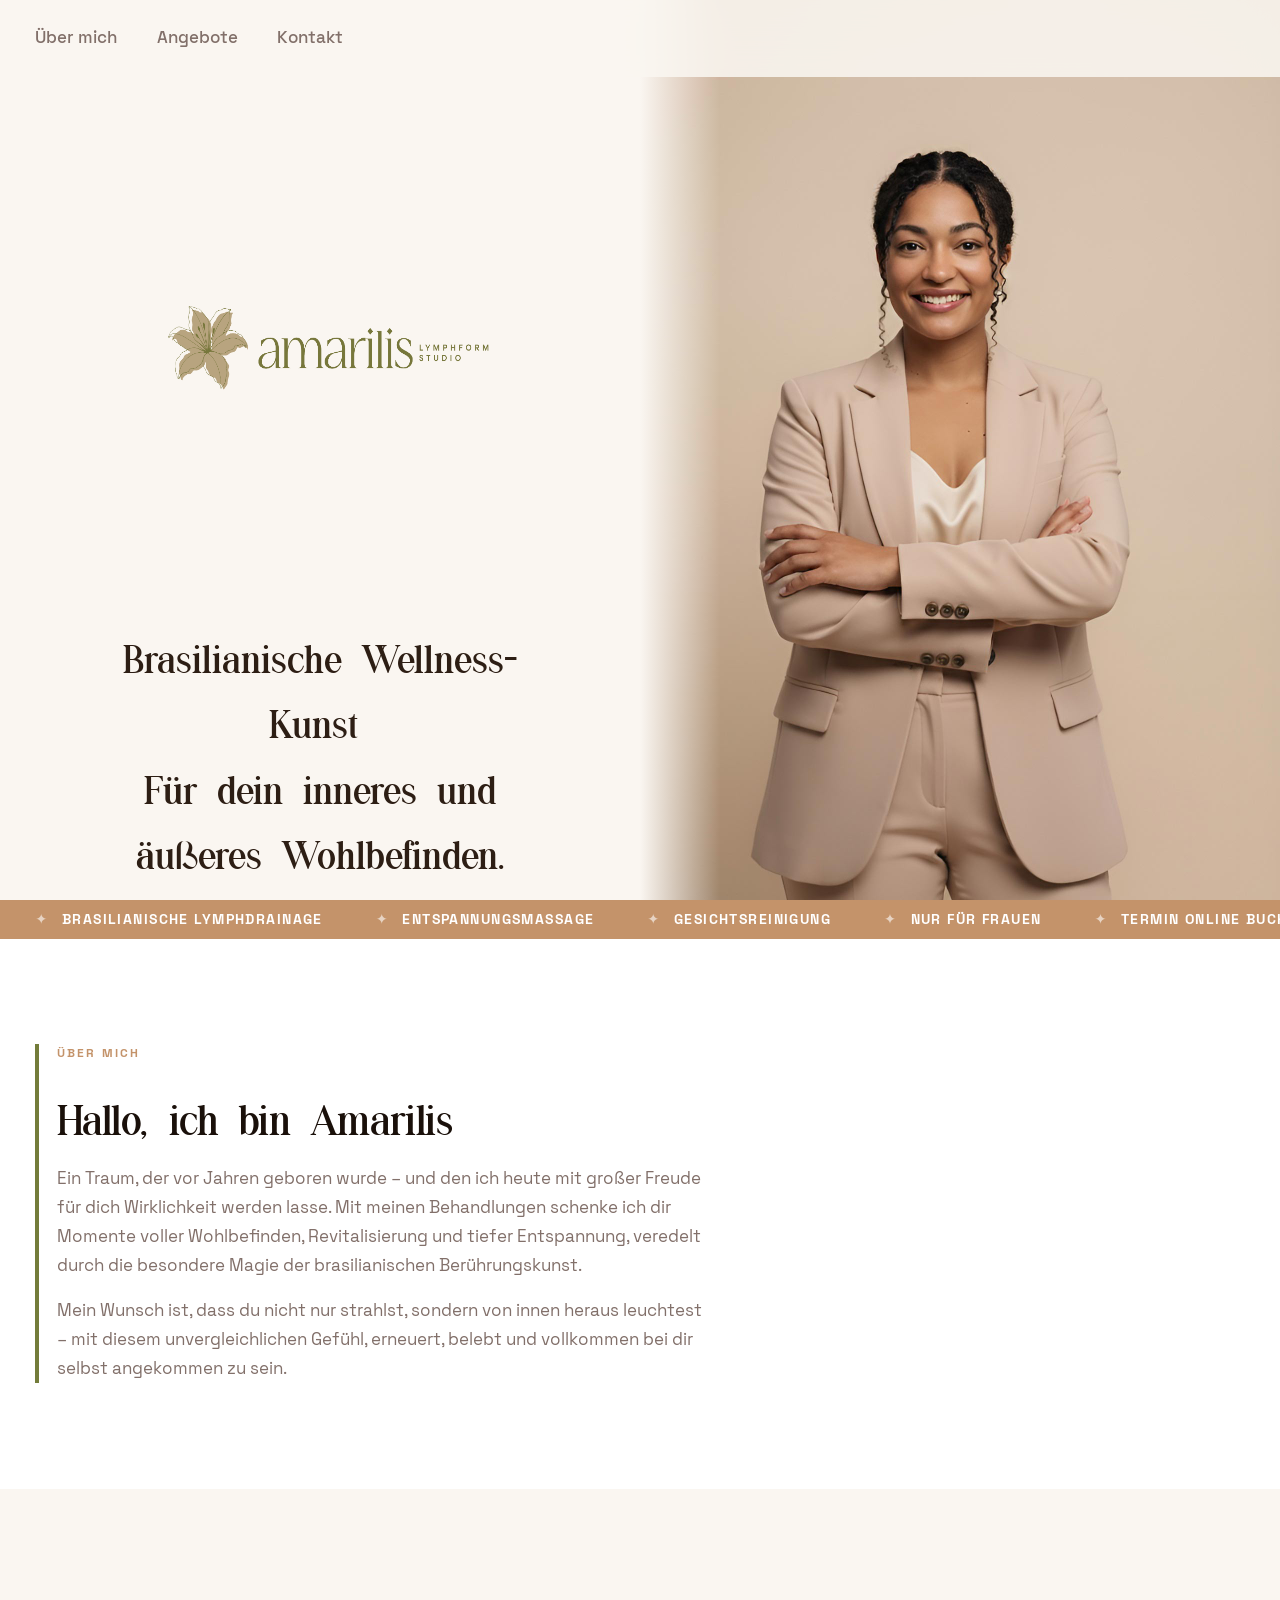
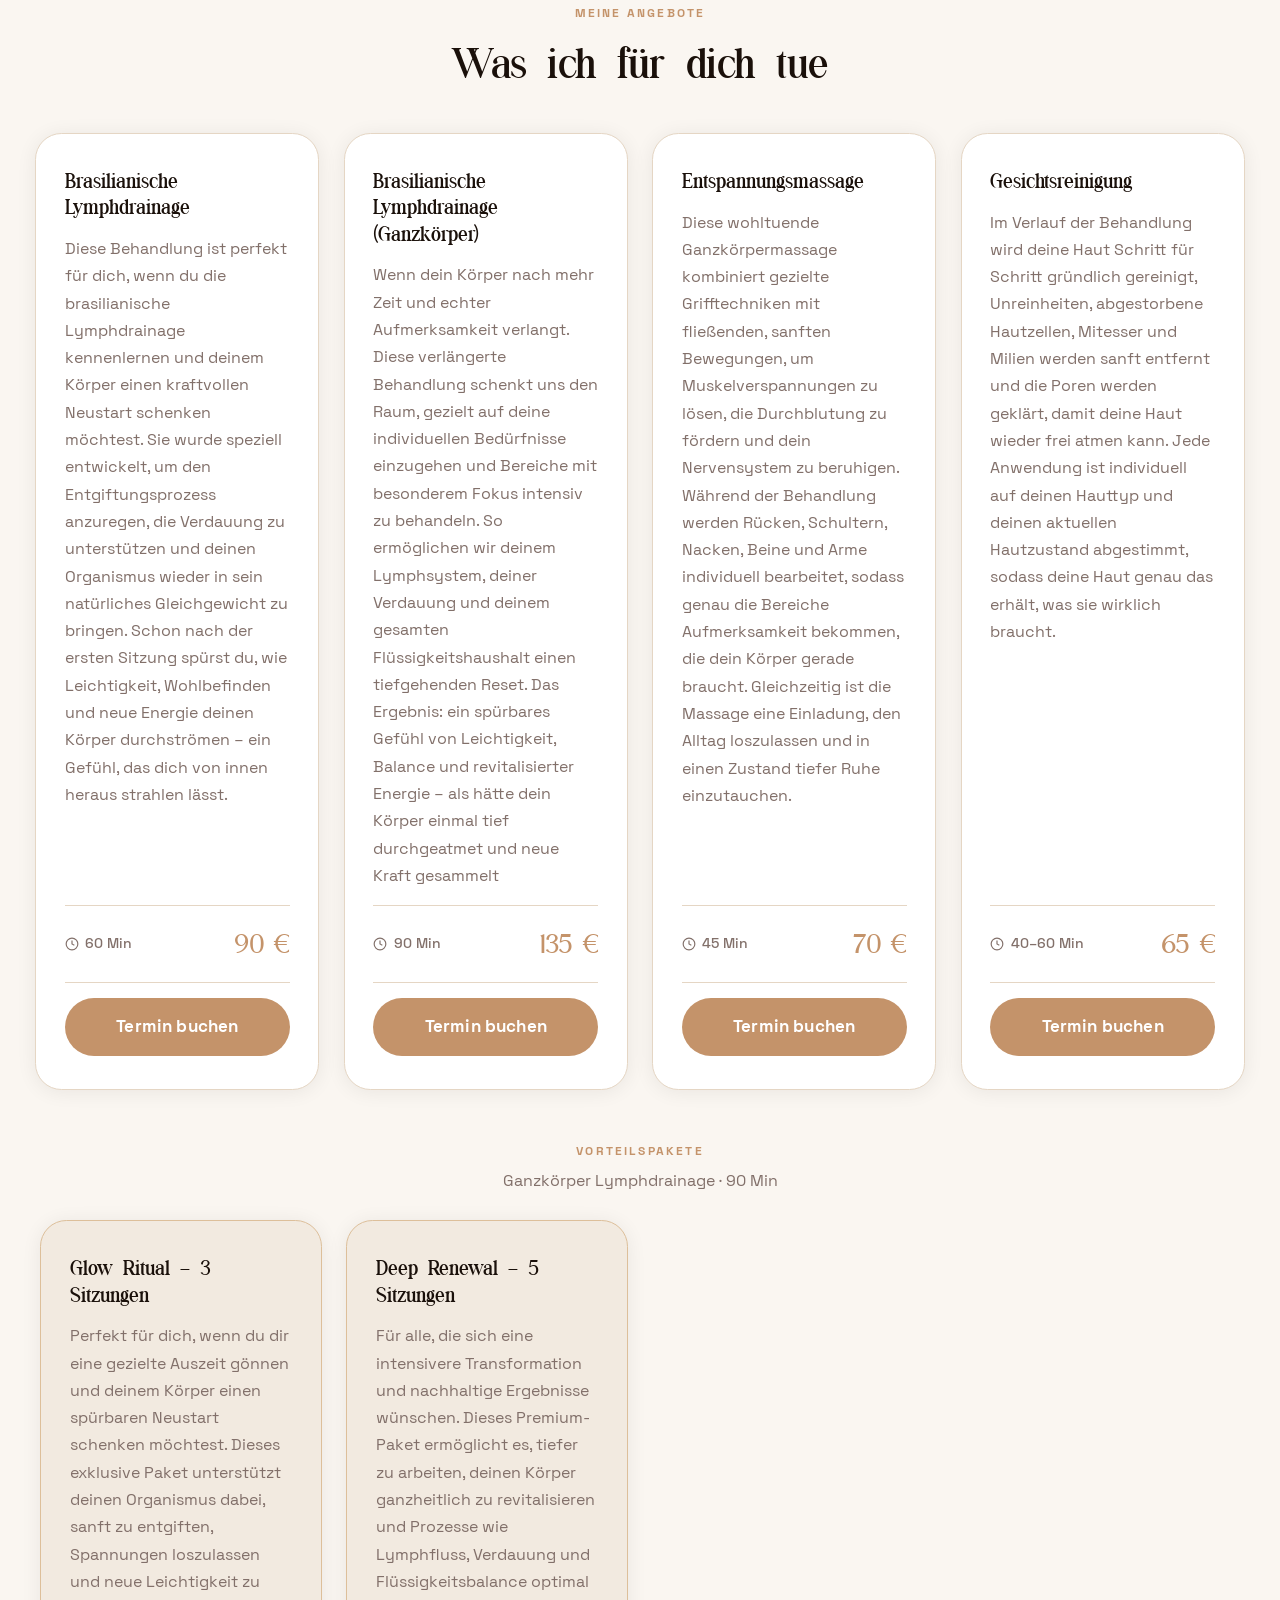
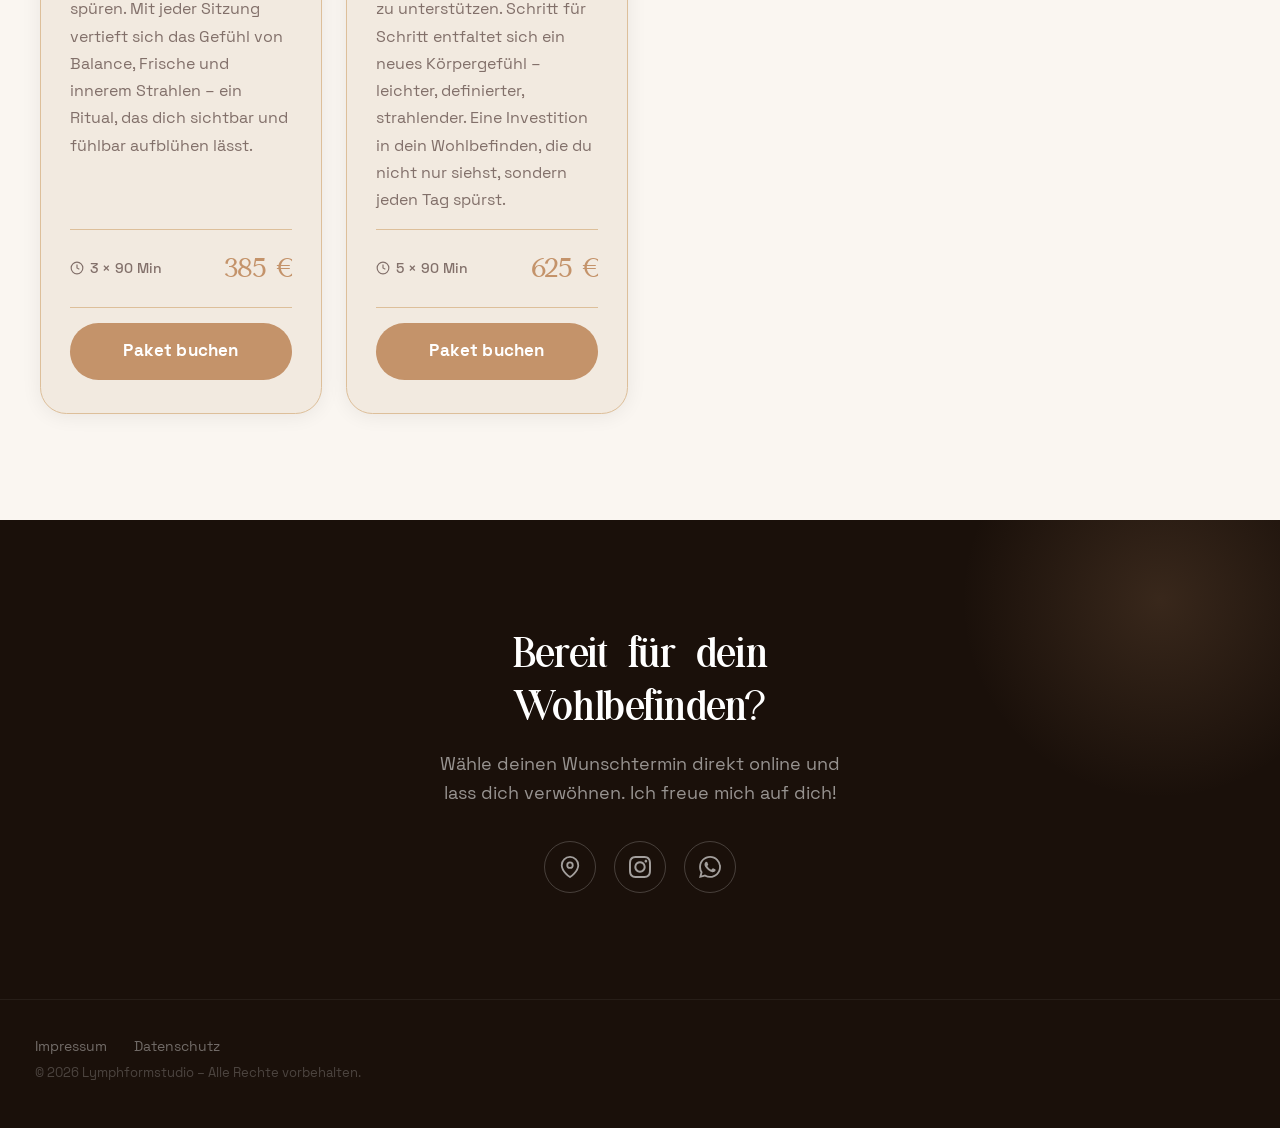
==== commit 371eb966: "adjust service description" ====
--- a/index.html
+++ b/index.html
@@ -51,8 +51,8 @@
              alt="Lymphformstudio" />
       </div>
       <p class="hero-sub reveal delay-1">
-        Brasilianische Wellness-Kunst&nbsp;–<br />
-        für dein inneres und äußeres Wohlbefinden.
+        Brasilianische Wellness-Kunst&nbsp;<br />
+        Für dein inneres und äußeres Wohlbefinden.
       </p>
 
     </div>
@@ -97,15 +97,11 @@
           Hallo, ich bin Amarilis
         </h2>
         <p class="reveal delay-1">
-          Mit Leidenschaft und jahrelanger Erfahrung bringe ich die Kunst
-          der brasilianischen Wellness direkt zu dir. Als zertifizierte
-          Therapeutin verbinde ich traditionelle brasilianische Techniken
-          mit modernem Wellness-Wissen.
+Ein Traum, der vor Jahren geboren wurde – und den ich heute mit großer Freude für dich Wirklichkeit werden lasse. Mit meinen Behandlungen schenke ich dir Momente voller Wohlbefinden, Revitalisierung und tiefer Entspannung, veredelt durch die besondere Magie der brasilianischen Berührungskunst.
         </p>
         <p class="reveal delay-2">
-          Mein Ziel ist es, dir einen Moment der tiefen Entspannung und
-          Regeneration in deinem Alltag zu schenken – damit du dich von
-          innen und außen strahlend und vitalisiert fühlst.
+
+Mein Wunsch ist, dass du nicht nur strahlst, sondern von innen heraus leuchtest – mit diesem unvergleichlichen Gefühl, erneuert, belebt und vollkommen bei dir selbst angekommen zu sein. 
         </p>
       </div>
     </div>
@@ -129,9 +125,9 @@
         <article class="card reveal delay-1" aria-label="Brasilianische Lymphdrainage Teilkörper">
           <h3>Brasilianische Lymphdrainage</h3>
           <p>
-            Eine intensive Entstauungstherapie, die das Lymphsystem aktiviert,
-            die Durchblutung fördert und das Gewebe straff und vital macht.
-            Die sanften, rhythmischen Griffe wirken entgiftend und formend.
+Diese Behandlung ist perfekt für dich, wenn du die brasilianische Lymphdrainage kennenlernen und deinem Körper einen kraftvollen Neustart schenken möchtest. Sie wurde speziell entwickelt, um den Entgiftungsprozess anzuregen, die Verdauung zu unterstützen und deinen Organismus wieder in sein natürliches Gleichgewicht zu bringen.
+
+Schon nach der ersten Sitzung spürst du, wie Leichtigkeit, Wohlbefinden und neue Energie deinen Körper durchströmen – ein Gefühl, das dich von innen heraus strahlen lässt. 
           </p>
           <div class="card-meta">
             <span class="card-duration">
@@ -155,9 +151,12 @@
         <article class="card reveal delay-2" aria-label="Brasilianische Lymphdrainage Ganzkörper">
           <h3>Brasilianische Lymphdrainage (Ganzkörper)</h3>
           <p>
-            Die vollständige Behandlung von Kopf bis Fuß – für maximale
-            Entstauung, tiefe Entspannung und ein rundum verbessertes
-            Körpergefühl.
+
+Wenn dein Körper nach mehr Zeit und echter Aufmerksamkeit verlangt.
+
+Diese verlängerte Behandlung schenkt uns den Raum, gezielt auf deine individuellen Bedürfnisse einzugehen und Bereiche mit besonderem Fokus intensiv zu behandeln. So ermöglichen wir deinem Lymphsystem, deiner Verdauung und deinem gesamten Flüssigkeitshaushalt einen tiefgehenden Reset.
+
+Das Ergebnis: ein spürbares Gefühl von Leichtigkeit, Balance und revitalisierter Energie – als hätte dein Körper einmal tief durchgeatmet und neue Kraft gesammelt
           </p>
           <div class="card-meta">
             <span class="card-duration">
@@ -181,9 +180,9 @@
         <article class="card reveal delay-3" aria-label="Entspannungsmassage">
           <h3>Entspannungsmassage</h3>
           <p>
-            Eine wohltuende Ganzkörpermassage, die Verspannungen löst,
-            den Geist beruhigt und Körper und Seele in Einklang bringt –
-            dein persönlicher Moment der totalen Ruhe.
+Diese wohltuende Ganzkörpermassage kombiniert gezielte Grifftechniken mit fließenden, sanften Bewegungen, um Muskelverspannungen zu lösen, die Durchblutung zu fördern und dein Nervensystem zu beruhigen. Während der Behandlung werden Rücken, Schultern, Nacken, Beine und Arme individuell bearbeitet, sodass genau die Bereiche Aufmerksamkeit bekommen, die dein Körper gerade braucht.
+
+Gleichzeitig ist die Massage eine Einladung, den Alltag loszulassen und in einen Zustand tiefer Ruhe einzutauchen.
           </p>
           <div class="card-meta">
             <span class="card-duration">
@@ -207,9 +206,7 @@
         <article class="card reveal delay-4" aria-label="Gesichtsreinigung">
           <h3>Gesichtsreinigung</h3>
           <p>
-            Eine tiefgreifende Gesichtsbehandlung, die die Haut reinigt,
-            revitalisiert und zum Strahlen bringt – für eine reine, gepflegte
-            und jugendlich-frische Haut.
+Im Verlauf der Behandlung wird deine Haut Schritt für Schritt gründlich gereinigt, Unreinheiten, abgestorbene Hautzellen, Mitesser und Milien werden sanft entfernt und die Poren werden geklärt, damit deine Haut wieder frei atmen kann. Jede Anwendung ist individuell auf deinen Hauttyp und deinen aktuellen Hautzustand abgestimmt, sodass deine Haut genau das erhält, was sie wirklich braucht.
           </p>
           <div class="card-meta">
             <span class="card-duration">
@@ -241,11 +238,10 @@
 
         <!-- ── Wohlfühltrio ── -->
         <article class="card card--featured reveal delay-1" aria-label="Wohlfühltrio">
-          <span class="card-badge">Trio</span>
-          <h3>Wohlfühltrio</h3>
-          <p>
-            Drei Ganzkörper-Lymphdrainagen für eine spürbare, nachhaltige
-            Entstauung. Ideal zum Einstieg in eine regelmäßige Pflegeroutine.
+          <!-- <span class="card-badge">Brasilianische Lymphdrainage (Ganzkörper)</span> -->
+          <h3>Glow Ritual – 3 Sitzungen</h3>
+          <p>
+Perfekt für dich, wenn du dir eine gezielte Auszeit gönnen und deinem Körper einen spürbaren Neustart schenken möchtest. Dieses exklusive Paket unterstützt deinen Organismus dabei, sanft zu entgiften, Spannungen loszulassen und neue Leichtigkeit zu spüren. Mit jeder Sitzung vertieft sich das Gefühl von Balance, Frische und innerem Strahlen – ein Ritual, das dich sichtbar und fühlbar aufblühen lässt.
           </p>
           <div class="card-meta">
             <span class="card-duration">
@@ -267,12 +263,10 @@
 
         <!-- ── 5er Paket ── -->
         <article class="card card--featured reveal delay-2" aria-label="5er Paket">
-          <span class="card-badge">5er Paket</span>
-          <h3>5er Paket</h3>
-          <p>
-            Fünf Ganzkörper-Lymphdrainagen für eine intensive Kur –
-            perfekt zur langfristigen Unterstützung deines Wohlbefindens
-            und zur Erreichung deiner Ziele.
+          <!-- <span class="card-badge">5er Paket</span> -->
+          <h3>Deep Renewal – 5 Sitzungen</h3>
+          <p>
+Für alle, die sich eine intensivere Transformation und nachhaltige Ergebnisse wünschen. Dieses Premium-Paket ermöglicht es, tiefer zu arbeiten, deinen Körper ganzheitlich zu revitalisieren und Prozesse wie Lymphfluss, Verdauung und Flüssigkeitsbalance optimal zu unterstützen. Schritt für Schritt entfaltet sich ein neues Körpergefühl – leichter, definierter, strahlender. Eine Investition in dein Wohlbefinden, die du nicht nur siehst, sondern jeden Tag spürst.
           </p>
           <div class="card-meta">
             <span class="card-duration">
--- a/assets/css/style.css
+++ b/assets/css/style.css
@@ -724,7 +724,7 @@
   }
   .hero-sub      { 
     font-family: var(--font-serif);
-    font-size: clamp(2.5rem, 5vw, 2.125rem);
+    font-size: clamp(2.4rem, 5vw, 2.125rem);
     text-align: center; 
     max-width: none; 
   }
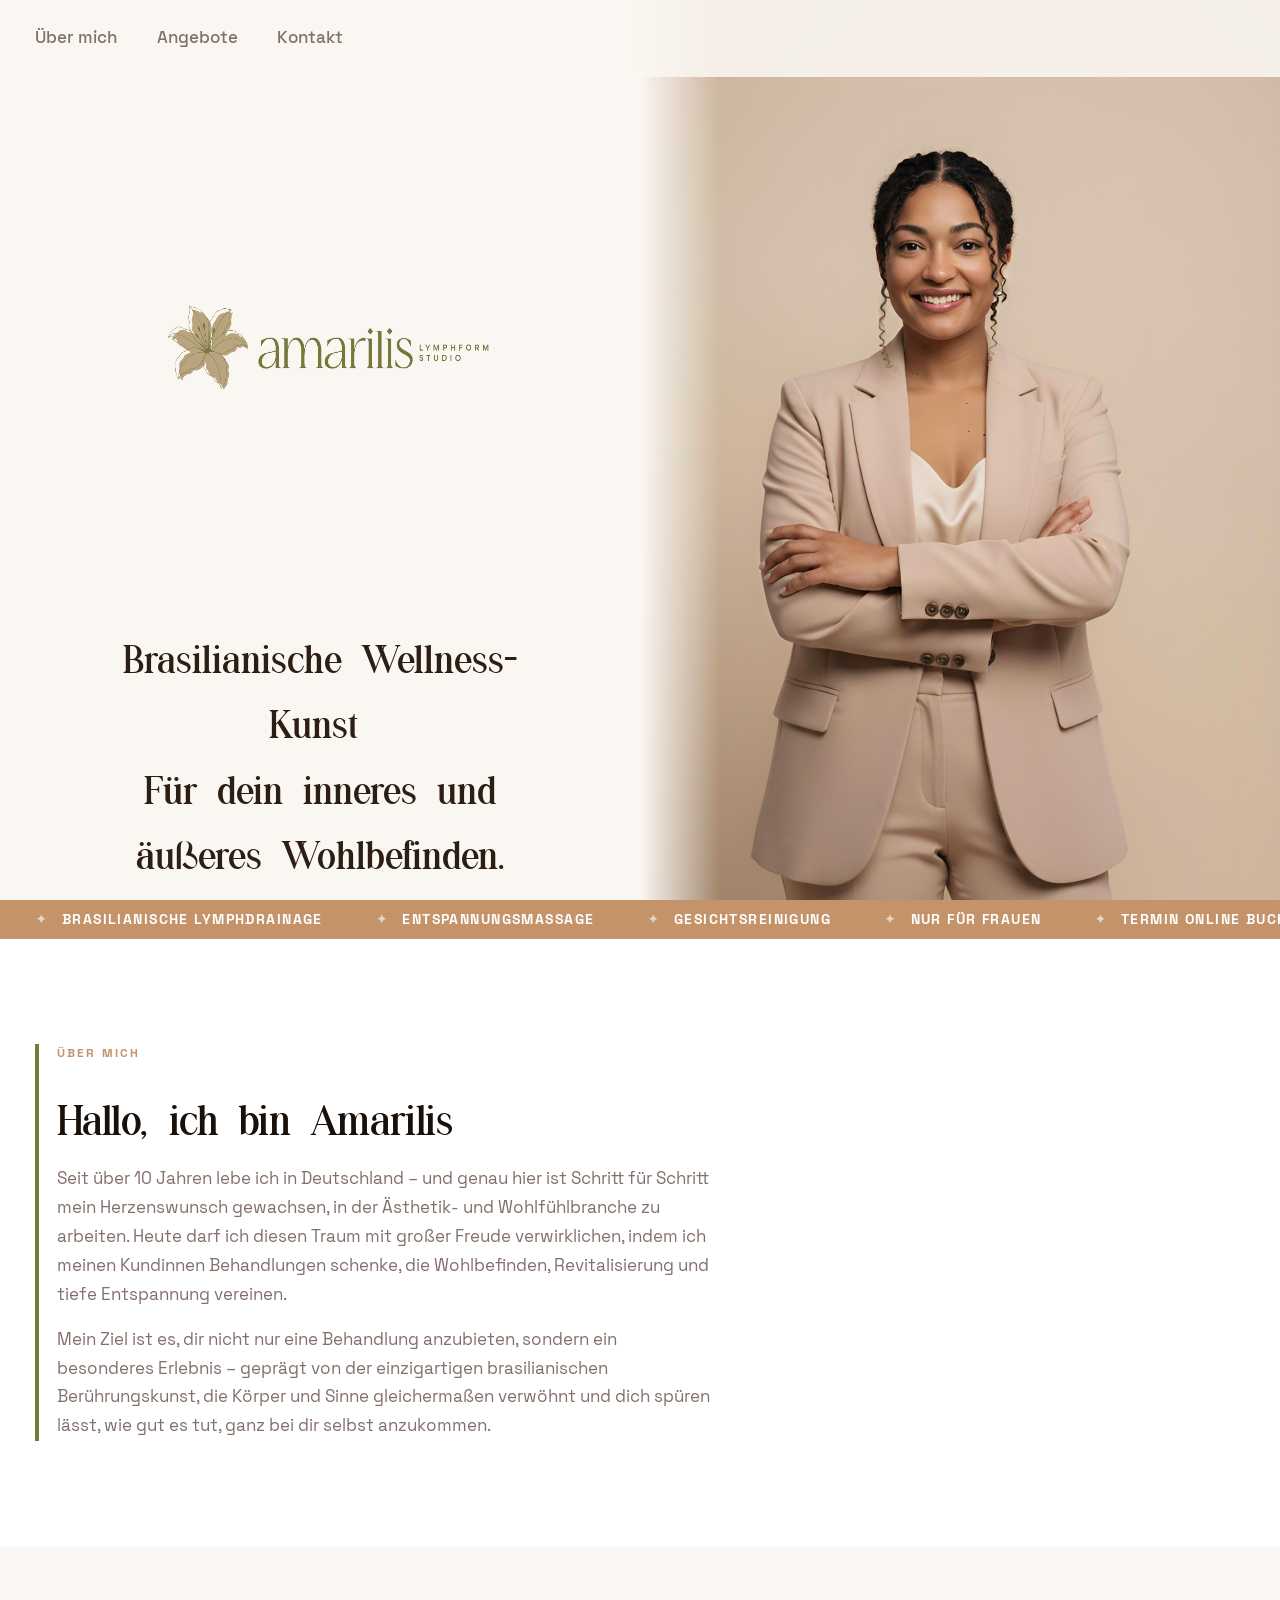
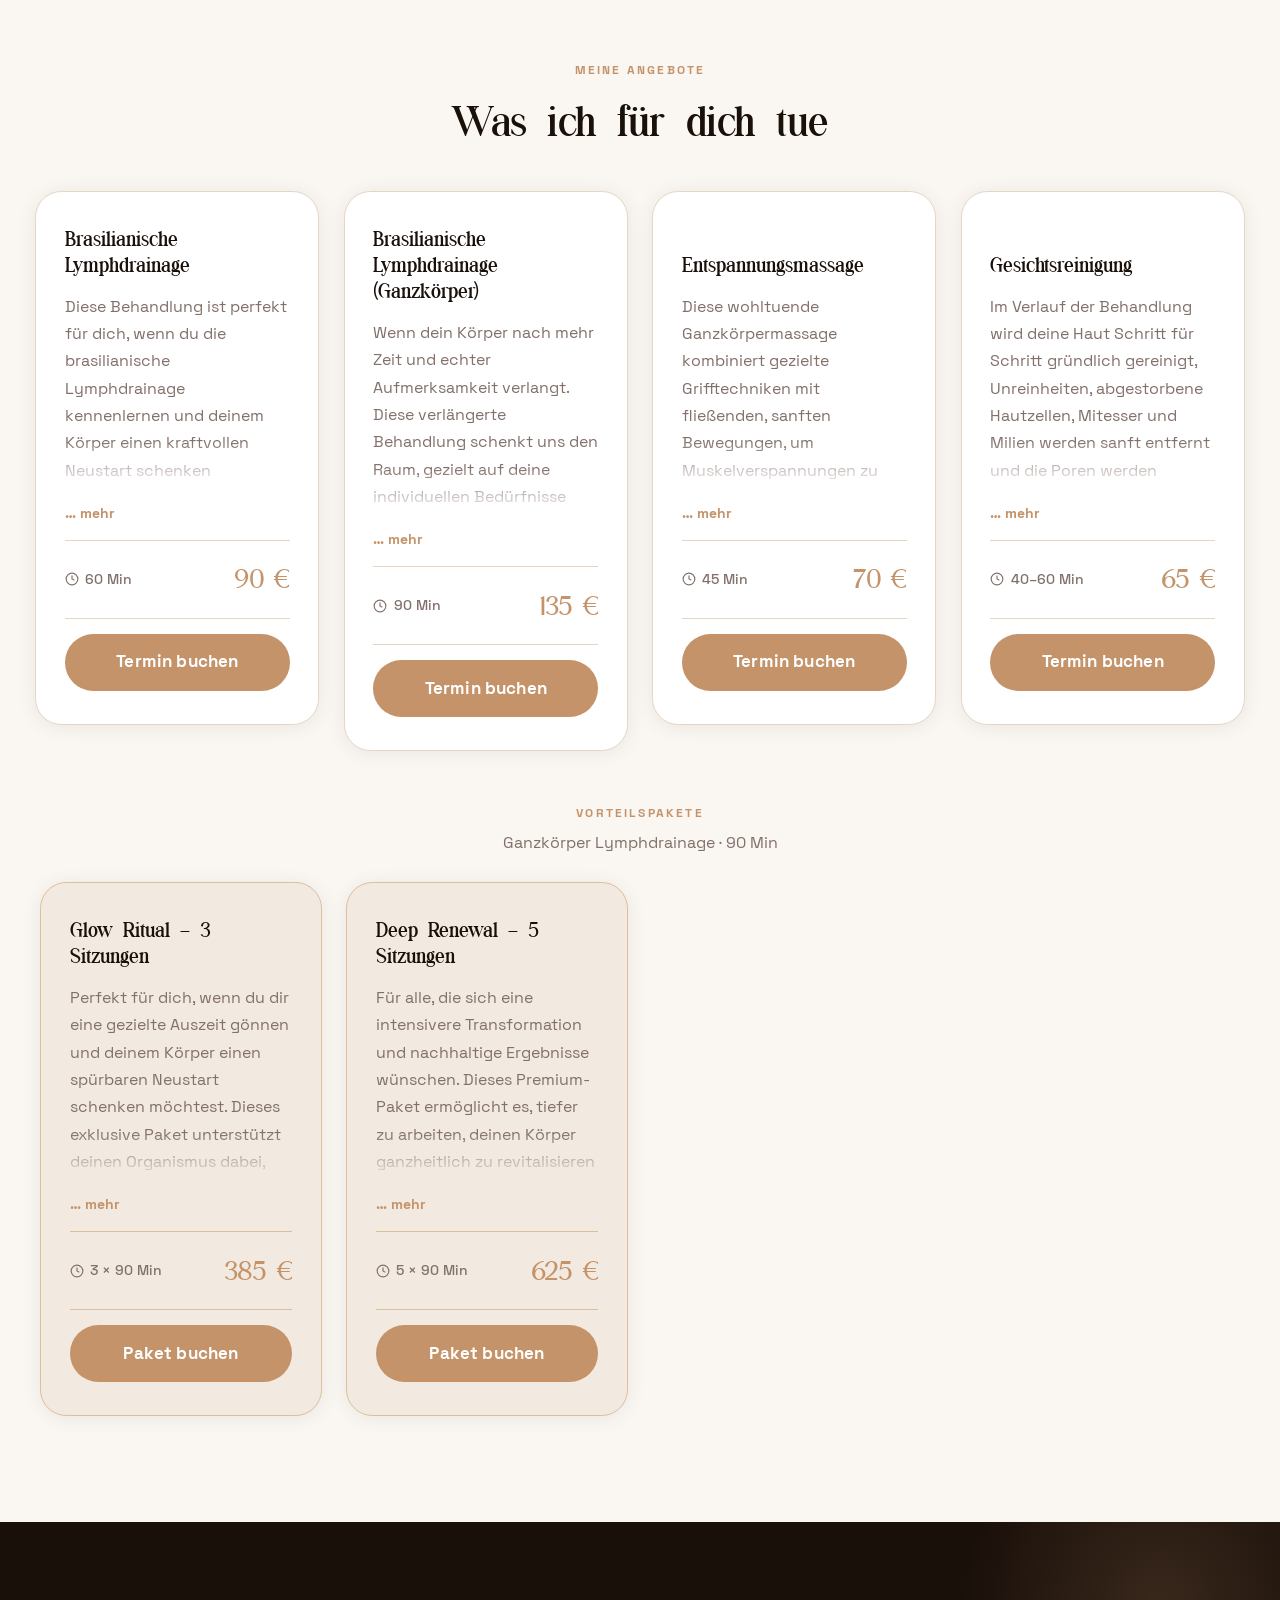
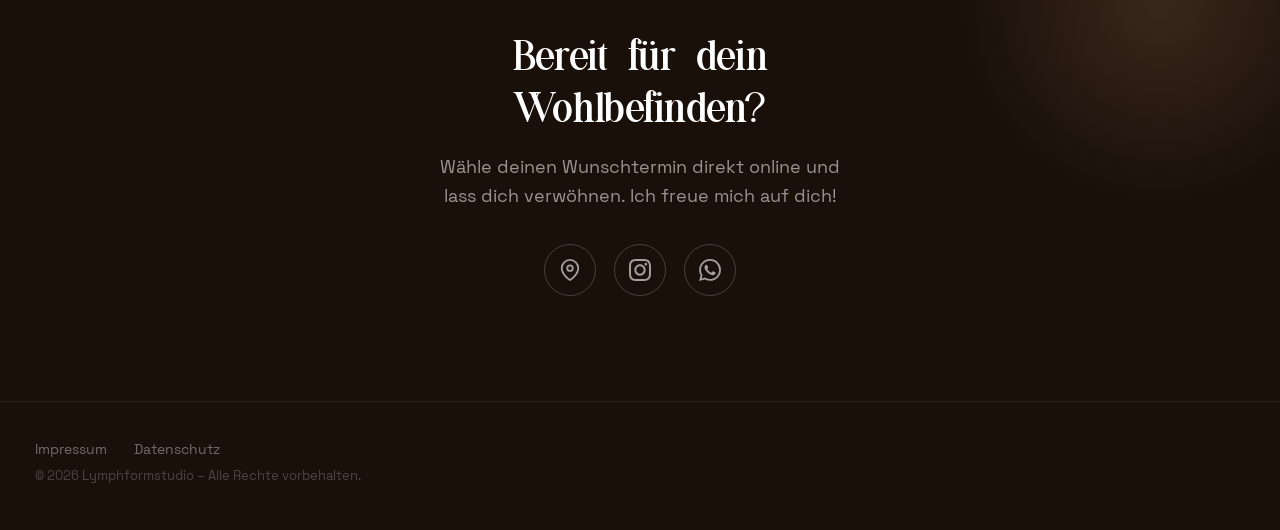
==== commit 0fc1091f: "adjustable box size" ====
--- a/index.html
+++ b/index.html
@@ -97,12 +97,10 @@
           Hallo, ich bin Amarilis
         </h2>
         <p class="reveal delay-1">
-Ein Traum, der vor Jahren geboren wurde – und den ich heute mit großer Freude für dich Wirklichkeit werden lasse. Mit meinen Behandlungen schenke ich dir Momente voller Wohlbefinden, Revitalisierung und tiefer Entspannung, veredelt durch die besondere Magie der brasilianischen Berührungskunst.
-        </p>
+Seit über 10 Jahren lebe ich in Deutschland – und genau hier ist Schritt für Schritt mein Herzenswunsch gewachsen, in der Ästhetik- und Wohlfühlbranche zu arbeiten. Heute darf ich diesen Traum mit großer Freude verwirklichen, indem ich meinen Kundinnen Behandlungen schenke, die Wohlbefinden, Revitalisierung und tiefe Entspannung vereinen.        </p>
         <p class="reveal delay-2">
 
-Mein Wunsch ist, dass du nicht nur strahlst, sondern von innen heraus leuchtest – mit diesem unvergleichlichen Gefühl, erneuert, belebt und vollkommen bei dir selbst angekommen zu sein. 
-        </p>
+Mein Ziel ist es, dir nicht nur eine Behandlung anzubieten, sondern ein besonderes Erlebnis – geprägt von der einzigartigen brasilianischen Berührungskunst, die Körper und Sinne gleichermaßen verwöhnt und dich spüren lässt, wie gut es tut, ganz bei dir selbst anzukommen.        </p>
       </div>
     </div>
   </section>
--- a/assets/css/style.css
+++ b/assets/css/style.css
@@ -465,13 +465,52 @@
   font-weight: 500;
   color: var(--dark);
   line-height: 1.2;
+  min-height: calc(1.25rem * 1.2 * 2);
+  display: flex;
+  align-items: flex-end;
 }
 .card p {
   font-size: .9125rem;
   color: var(--muted);
   line-height: 1.7;
+}
+.card-body {
+  position: relative;
+  overflow: hidden;
+  max-height: 10em;
   flex: 1;
-}
+  transition: max-height .4s ease;
+}
+.card-body.is-open {
+  max-height: 60em;
+}
+.card-body::after {
+  content: '';
+  position: absolute;
+  bottom: 0; left: 0; right: 0;
+  height: 2.5em;
+  background: linear-gradient(transparent, var(--white));
+  pointer-events: none;
+  transition: opacity .25s;
+}
+.card--featured .card-body::after {
+  background: linear-gradient(transparent, var(--bg-alt));
+}
+.card-body.is-open::after {
+  opacity: 0;
+}
+.card-expand {
+  all: unset;
+  cursor: pointer;
+  font-size: .8125rem;
+  font-weight: 600;
+  color: var(--primary);
+  display: inline-flex;
+  align-items: center;
+  flex-shrink: 0;
+  margin-top: -.25rem;
+}
+.card-expand:hover { color: var(--primary-dk); }
 .card-meta {
   display: flex;
   align-items: center;
@@ -764,6 +803,7 @@
     display: grid;
     grid-template-columns: repeat(4, 1fr);
     gap: 1.375rem;
+    align-items: start;
   }
   .services-packages-grid {
     max-width: 1200px;
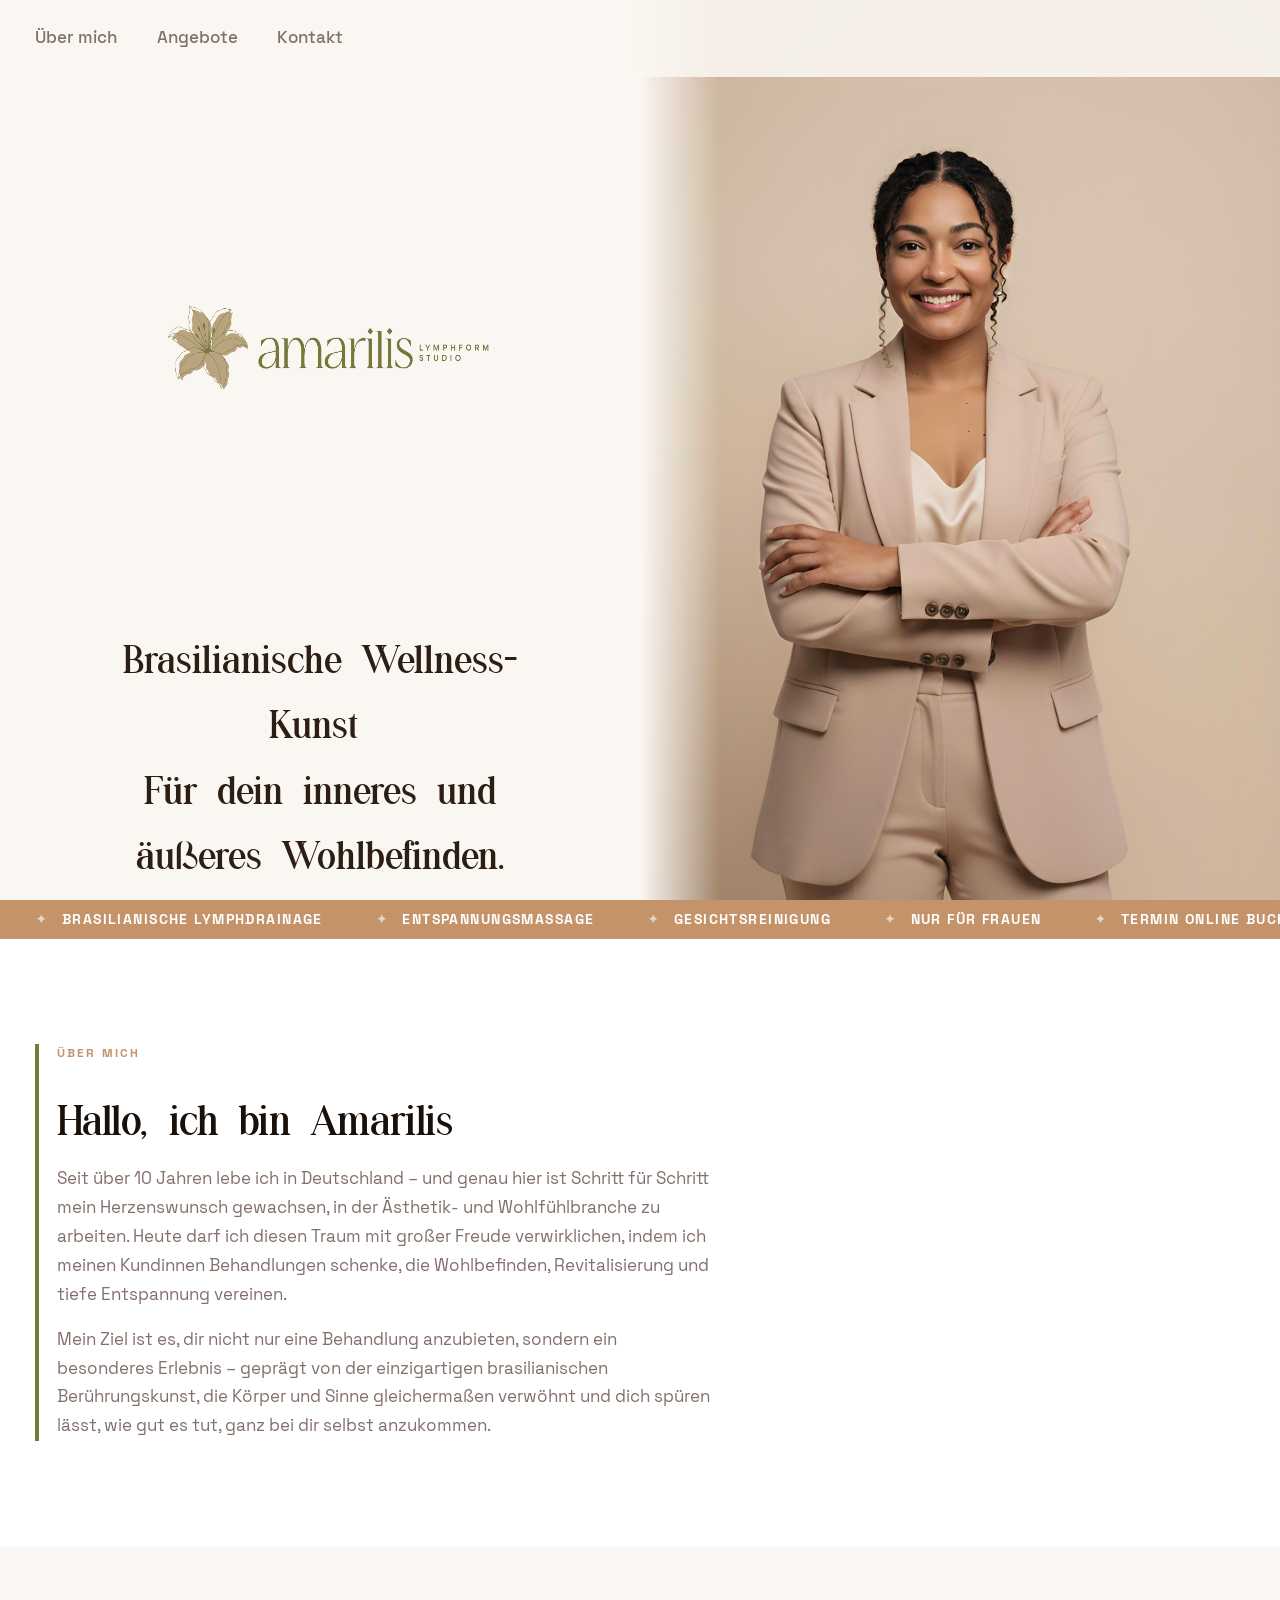
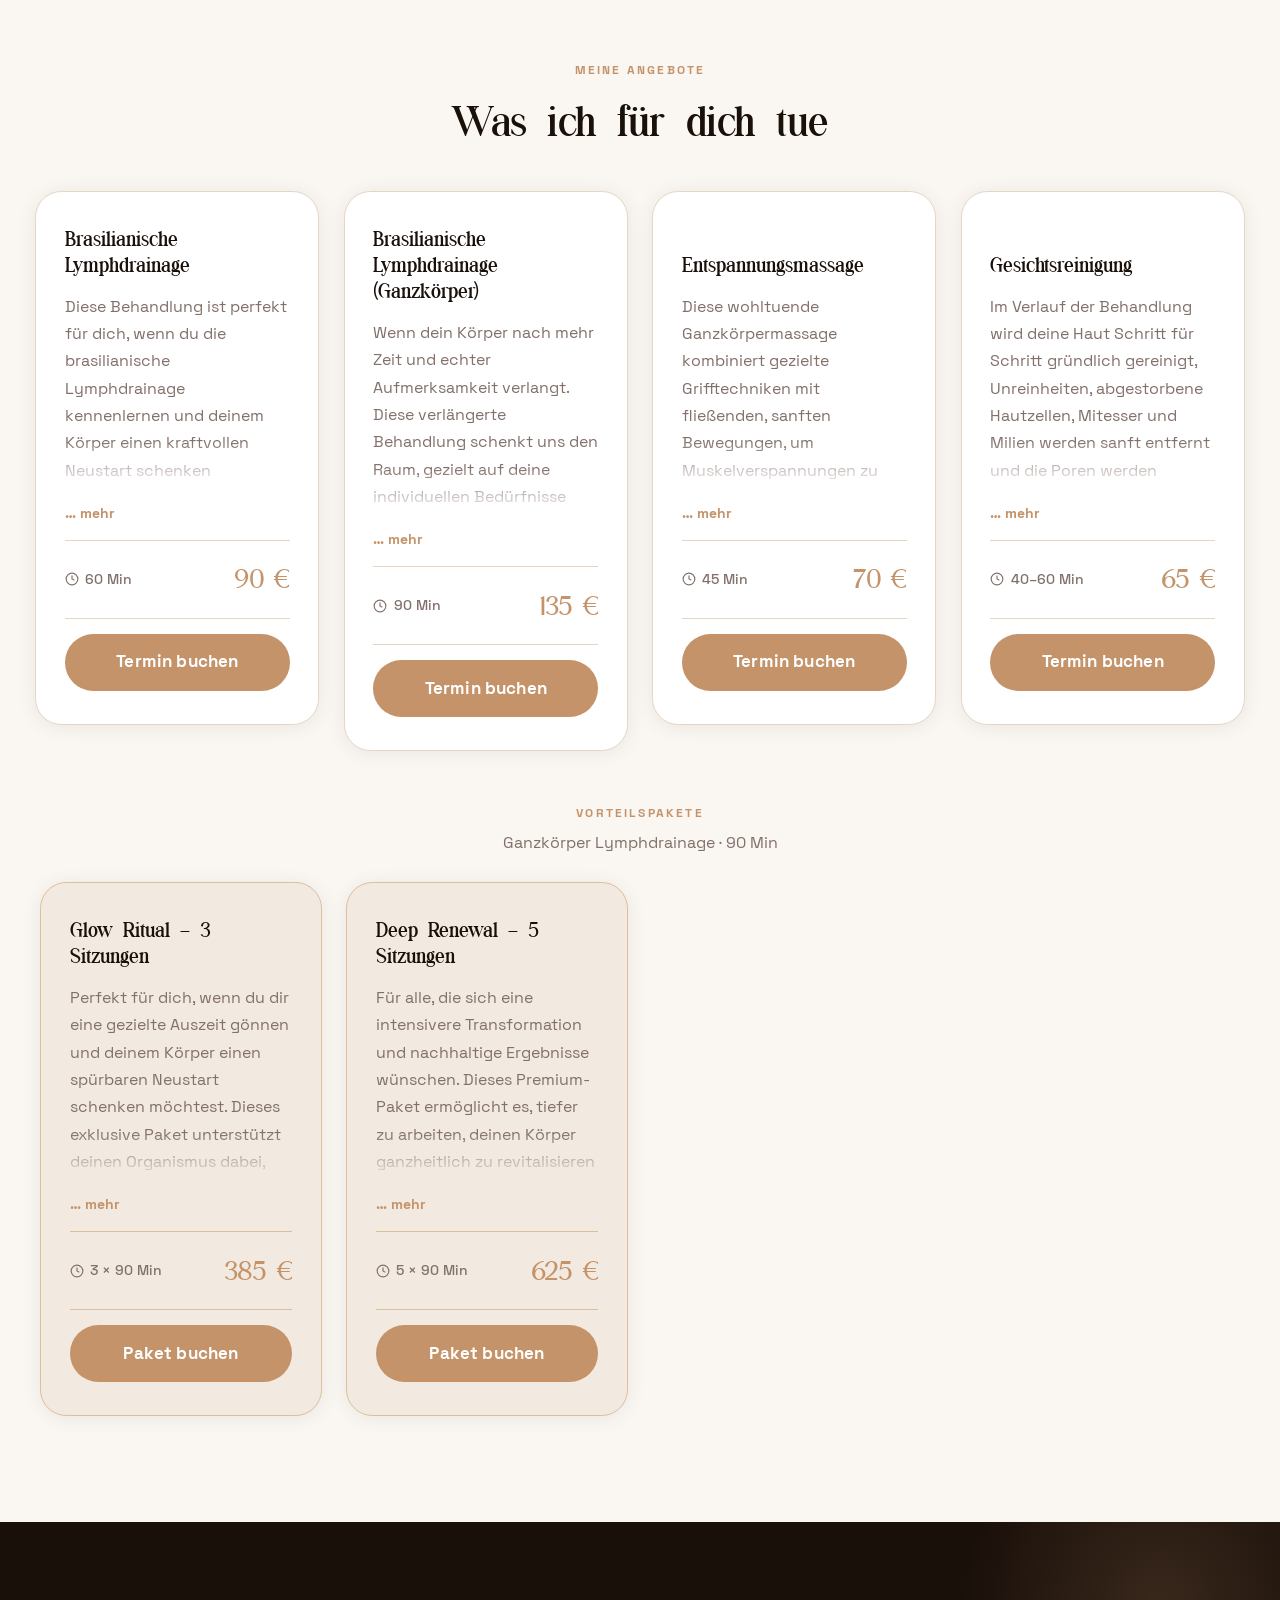
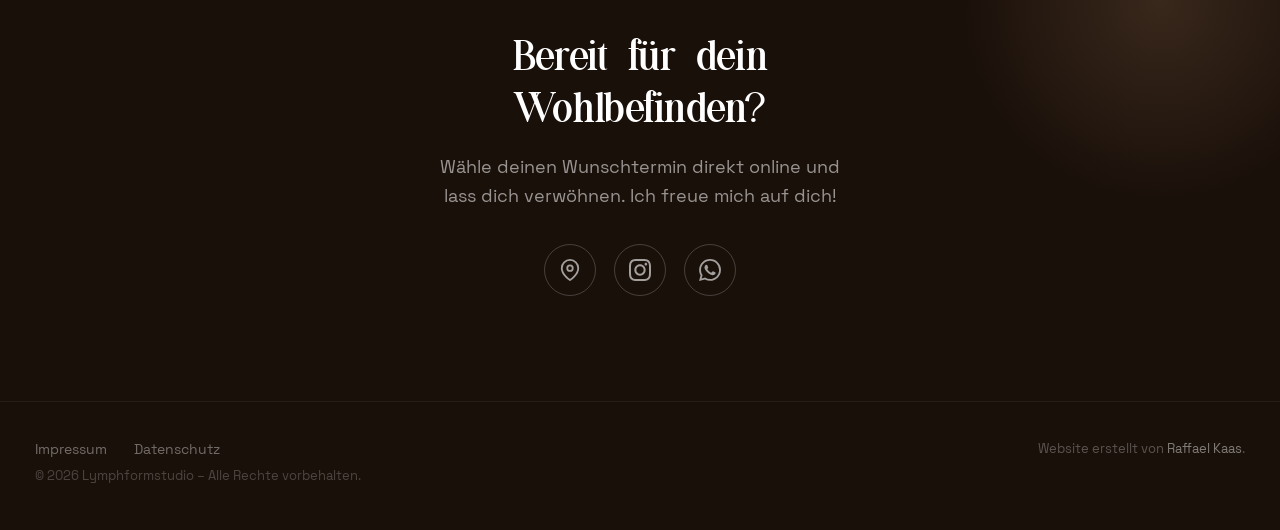
==== commit 5ac7e35f: "add author link to footer" ====
--- a/index.html
+++ b/index.html
@@ -138,7 +138,7 @@
             </span>
             <span class="card-price">90&nbsp;€</span>
           </div>
-          <a href="https://calendar.app.google/hehBdwxUABodwPaCA"
+          <a href="https://calendar.app.google/rQazcTJC59wwrkdw7"
              target="_blank" rel="noopener noreferrer"
              class="btn btn-primary btn-w100">
             Termin buchen
@@ -167,7 +167,7 @@
             </span>
             <span class="card-price">135&nbsp;€</span>
           </div>
-          <a href="https://calendar.app.google/hehBdwxUABodwPaCA"
+          <a href="https://calendar.app.google/QPSo4yGvbcVksWuc7"
              target="_blank" rel="noopener noreferrer"
              class="btn btn-primary btn-w100">
             Termin buchen
@@ -193,7 +193,7 @@
             </span>
             <span class="card-price">70&nbsp;€</span>
           </div>
-          <a href="https://calendar.app.google/hehBdwxUABodwPaCA"
+          <a href="https://calendar.app.google/PRKeqanUDg4e9X796"
              target="_blank" rel="noopener noreferrer"
              class="btn btn-primary btn-w100">
             Termin buchen
@@ -217,7 +217,7 @@
             </span>
             <span class="card-price">65&nbsp;€</span>
           </div>
-          <a href="https://calendar.app.google/hehBdwxUABodwPaCA"
+          <a href="https://calendar.app.google/Fej1LdwSK44giv7V9"
              target="_blank" rel="noopener noreferrer"
              class="btn btn-primary btn-w100">
             Termin buchen
@@ -252,7 +252,7 @@
             </span>
             <span class="card-price">385&nbsp;€</span>
           </div>
-          <a href="https://calendar.app.google/hehBdwxUABodwPaCA"
+          <a href="https://calendar.app.google/QPSo4yGvbcVksWuc7"
              target="_blank" rel="noopener noreferrer"
              class="btn btn-primary btn-w100">
             Paket buchen
@@ -277,7 +277,7 @@
             </span>
             <span class="card-price">625&nbsp;€</span>
           </div>
-          <a href="https://calendar.app.google/hehBdwxUABodwPaCA"
+          <a href="https://calendar.app.google/QPSo4yGvbcVksWuc7"
              target="_blank" rel="noopener noreferrer"
              class="btn btn-primary btn-w100">
             Paket buchen
@@ -348,6 +348,7 @@
           <a href="impressum.html">Impressum</a>
           <a href="datenschutz.html">Datenschutz</a>
         </nav>
+        <p class="footer-credit">Website erstellt von <a href="https://rkaas.de/" target="_blank" rel="noopener noreferrer">Raffael Kaas</a>.</p>
       </div>
       <p class="footer-copy">© 2026 Lymphformstudio – Alle Rechte vorbehalten.</p>
     </div>
--- a/assets/css/style.css
+++ b/assets/css/style.css
@@ -666,6 +666,15 @@
   transition: color var(--dur) var(--ease);
 }
 .footer-nav a:hover { color: rgba(255,255,255,.75); }
+.footer-credit {
+  font-size: .75rem;
+  color: rgba(255,255,255,.28);
+}
+.footer-credit a {
+  color: rgba(255,255,255,.45);
+  transition: color var(--dur) var(--ease);
+}
+.footer-credit a:hover { color: rgba(255,255,255,.75); }
 .footer-copy {
   font-size: .75rem;
   color: rgba(255,255,255,.22);
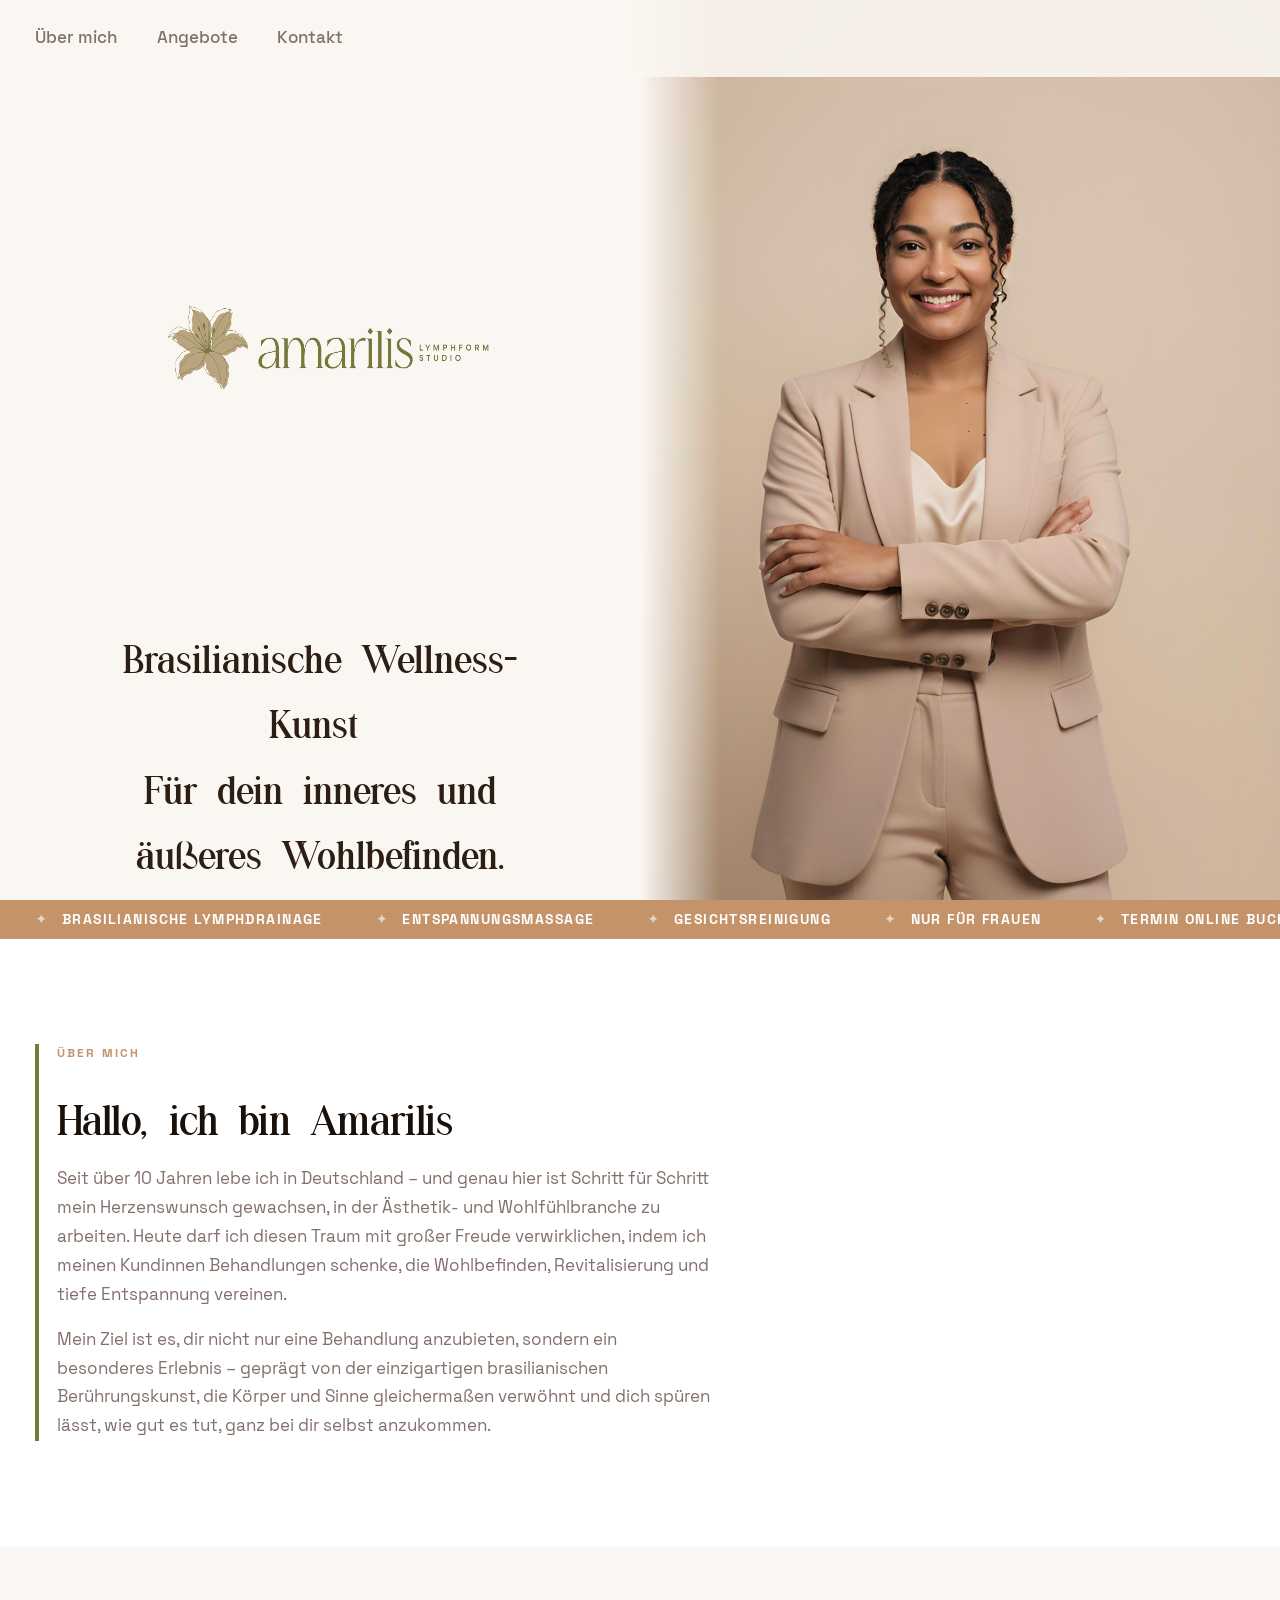
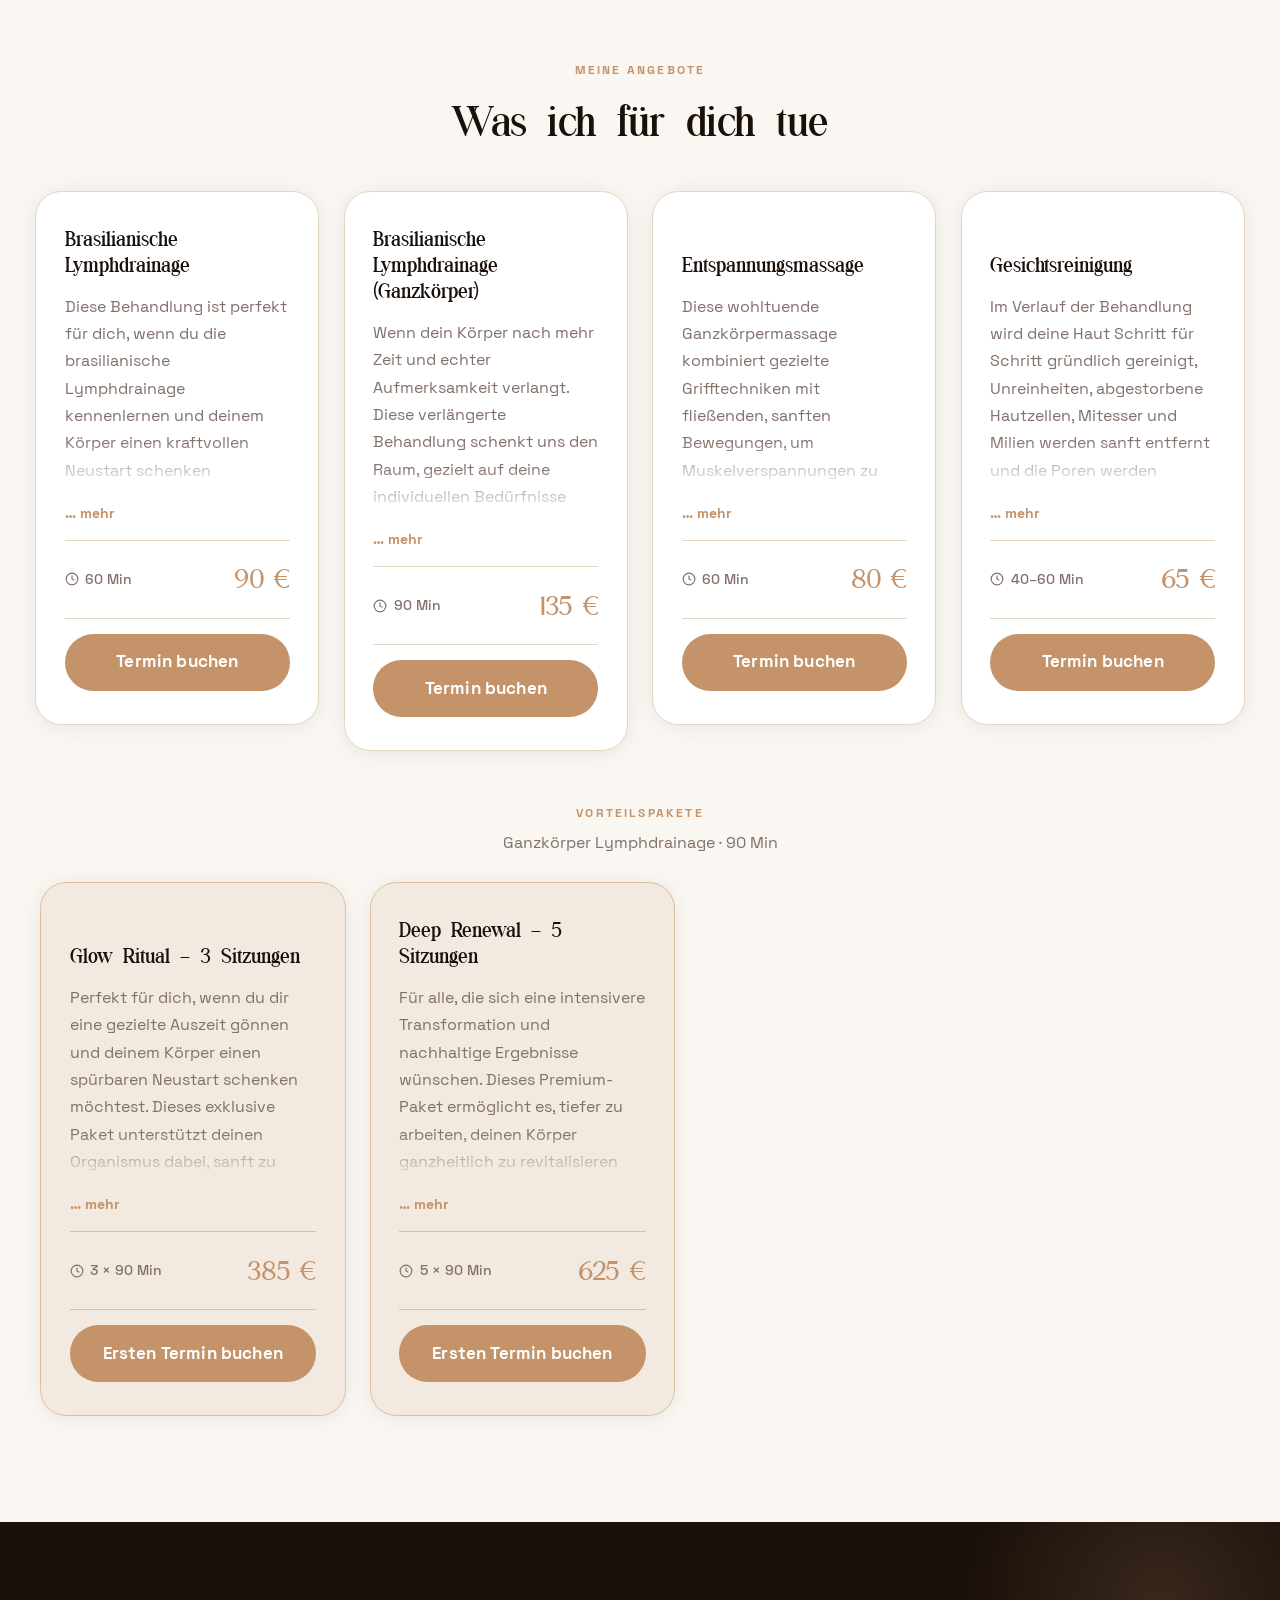
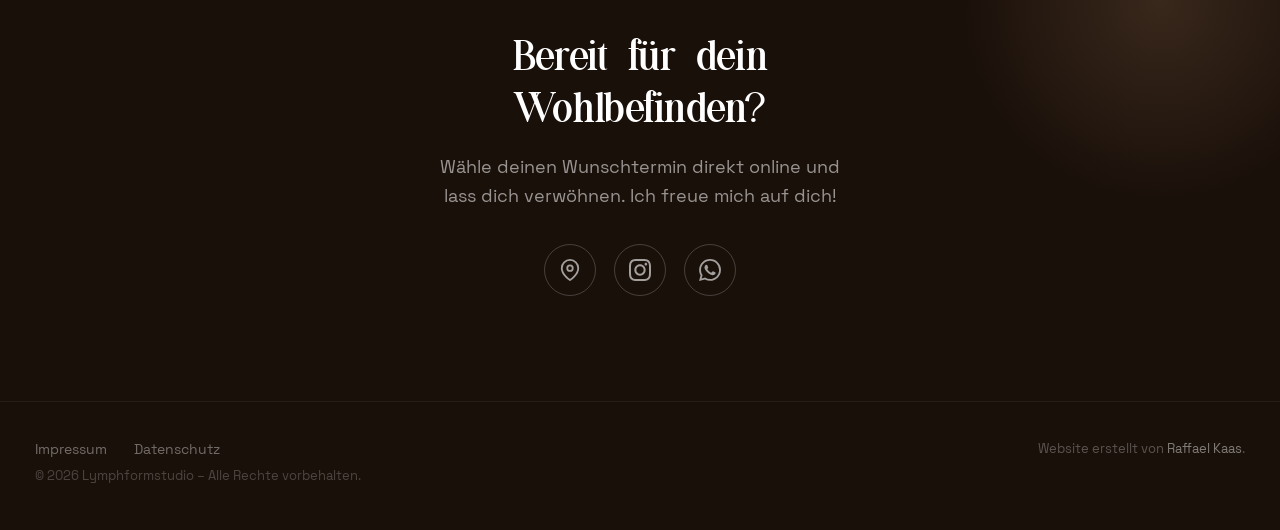
==== commit 8a57b3d4: "switch to calendly" ====
--- a/index.html
+++ b/index.html
@@ -138,7 +138,7 @@
             </span>
             <span class="card-price">90&nbsp;€</span>
           </div>
-          <a href="https://calendar.app.google/rQazcTJC59wwrkdw7"
+          <a href="https://calendly.com/amarilis-lymphformstudio/brasilianische-lymphdrainage"
              target="_blank" rel="noopener noreferrer"
              class="btn btn-primary btn-w100">
             Termin buchen
@@ -167,7 +167,7 @@
             </span>
             <span class="card-price">135&nbsp;€</span>
           </div>
-          <a href="https://calendar.app.google/QPSo4yGvbcVksWuc7"
+          <a href="https://calendly.com/amarilis-lymphformstudio/brasilianische-lymphdrainage-ganzkorper"
              target="_blank" rel="noopener noreferrer"
              class="btn btn-primary btn-w100">
             Termin buchen
@@ -189,11 +189,11 @@
                 <circle cx="12" cy="12" r="10"/>
                 <polyline points="12 6 12 12 16 14"/>
               </svg>
-              45 Min
-            </span>
-            <span class="card-price">70&nbsp;€</span>
-          </div>
-          <a href="https://calendar.app.google/PRKeqanUDg4e9X796"
+              60 Min
+            </span>
+            <span class="card-price">80&nbsp;€</span>
+          </div>
+          <a href="https://calendly.com/amarilis-lymphformstudio/entspannungsmassage"
              target="_blank" rel="noopener noreferrer"
              class="btn btn-primary btn-w100">
             Termin buchen
@@ -217,7 +217,7 @@
             </span>
             <span class="card-price">65&nbsp;€</span>
           </div>
-          <a href="https://calendar.app.google/Fej1LdwSK44giv7V9"
+          <a href="https://calendly.com/amarilis-lymphformstudio/gesichtsreinigung"
              target="_blank" rel="noopener noreferrer"
              class="btn btn-primary btn-w100">
             Termin buchen
@@ -239,7 +239,7 @@
           <!-- <span class="card-badge">Brasilianische Lymphdrainage (Ganzkörper)</span> -->
           <h3>Glow Ritual – 3 Sitzungen</h3>
           <p>
-Perfekt für dich, wenn du dir eine gezielte Auszeit gönnen und deinem Körper einen spürbaren Neustart schenken möchtest. Dieses exklusive Paket unterstützt deinen Organismus dabei, sanft zu entgiften, Spannungen loszulassen und neue Leichtigkeit zu spüren. Mit jeder Sitzung vertieft sich das Gefühl von Balance, Frische und innerem Strahlen – ein Ritual, das dich sichtbar und fühlbar aufblühen lässt.
+Perfekt für dich, wenn du dir eine gezielte Auszeit gönnen und deinem Körper einen spürbaren Neustart schenken möchtest. Dieses exklusive Paket unterstützt deinen Organismus dabei, sanft zu entgiften, Spannungen loszulassen und neue Leichtigkeit zu spüren. Mit jeder Sitzung vertieft sich das Gefühl von Balance, Frische und innerem Strahlen – ein Ritual, das dich sichtbar und fühlbar aufblühen lässt. Online buchst du zunächst deinen ersten Termin; alle weiteren Termine klären wir dann vor Ort.
           </p>
           <div class="card-meta">
             <span class="card-duration">
@@ -252,10 +252,10 @@
             </span>
             <span class="card-price">385&nbsp;€</span>
           </div>
-          <a href="https://calendar.app.google/QPSo4yGvbcVksWuc7"
-             target="_blank" rel="noopener noreferrer"
-             class="btn btn-primary btn-w100">
-            Paket buchen
+          <a href="https://calendly.com/amarilis-lymphformstudio/brasilianische-lymphdrainage-ganzkorper"
+             target="_blank" rel="noopener noreferrer"
+             class="btn btn-primary btn-w100">
+            Ersten Termin buchen
           </a>
         </article>
 
@@ -264,7 +264,7 @@
           <!-- <span class="card-badge">5er Paket</span> -->
           <h3>Deep Renewal – 5 Sitzungen</h3>
           <p>
-Für alle, die sich eine intensivere Transformation und nachhaltige Ergebnisse wünschen. Dieses Premium-Paket ermöglicht es, tiefer zu arbeiten, deinen Körper ganzheitlich zu revitalisieren und Prozesse wie Lymphfluss, Verdauung und Flüssigkeitsbalance optimal zu unterstützen. Schritt für Schritt entfaltet sich ein neues Körpergefühl – leichter, definierter, strahlender. Eine Investition in dein Wohlbefinden, die du nicht nur siehst, sondern jeden Tag spürst.
+Für alle, die sich eine intensivere Transformation und nachhaltige Ergebnisse wünschen. Dieses Premium-Paket ermöglicht es, tiefer zu arbeiten, deinen Körper ganzheitlich zu revitalisieren und Prozesse wie Lymphfluss, Verdauung und Flüssigkeitsbalance optimal zu unterstützen. Schritt für Schritt entfaltet sich ein neues Körpergefühl – leichter, definierter, strahlender. Eine Investition in dein Wohlbefinden, die du nicht nur siehst, sondern jeden Tag spürst. Online buchst du zunächst deinen ersten Termin; alle weiteren Termine klären wir dann vor Ort.
           </p>
           <div class="card-meta">
             <span class="card-duration">
@@ -277,10 +277,10 @@
             </span>
             <span class="card-price">625&nbsp;€</span>
           </div>
-          <a href="https://calendar.app.google/QPSo4yGvbcVksWuc7"
-             target="_blank" rel="noopener noreferrer"
-             class="btn btn-primary btn-w100">
-            Paket buchen
+          <a href="https://calendly.com/amarilis-lymphformstudio/brasilianische-lymphdrainage-ganzkorper"
+             target="_blank" rel="noopener noreferrer"
+             class="btn btn-primary btn-w100">
+            Ersten Termin buchen
           </a>
         </article>
 
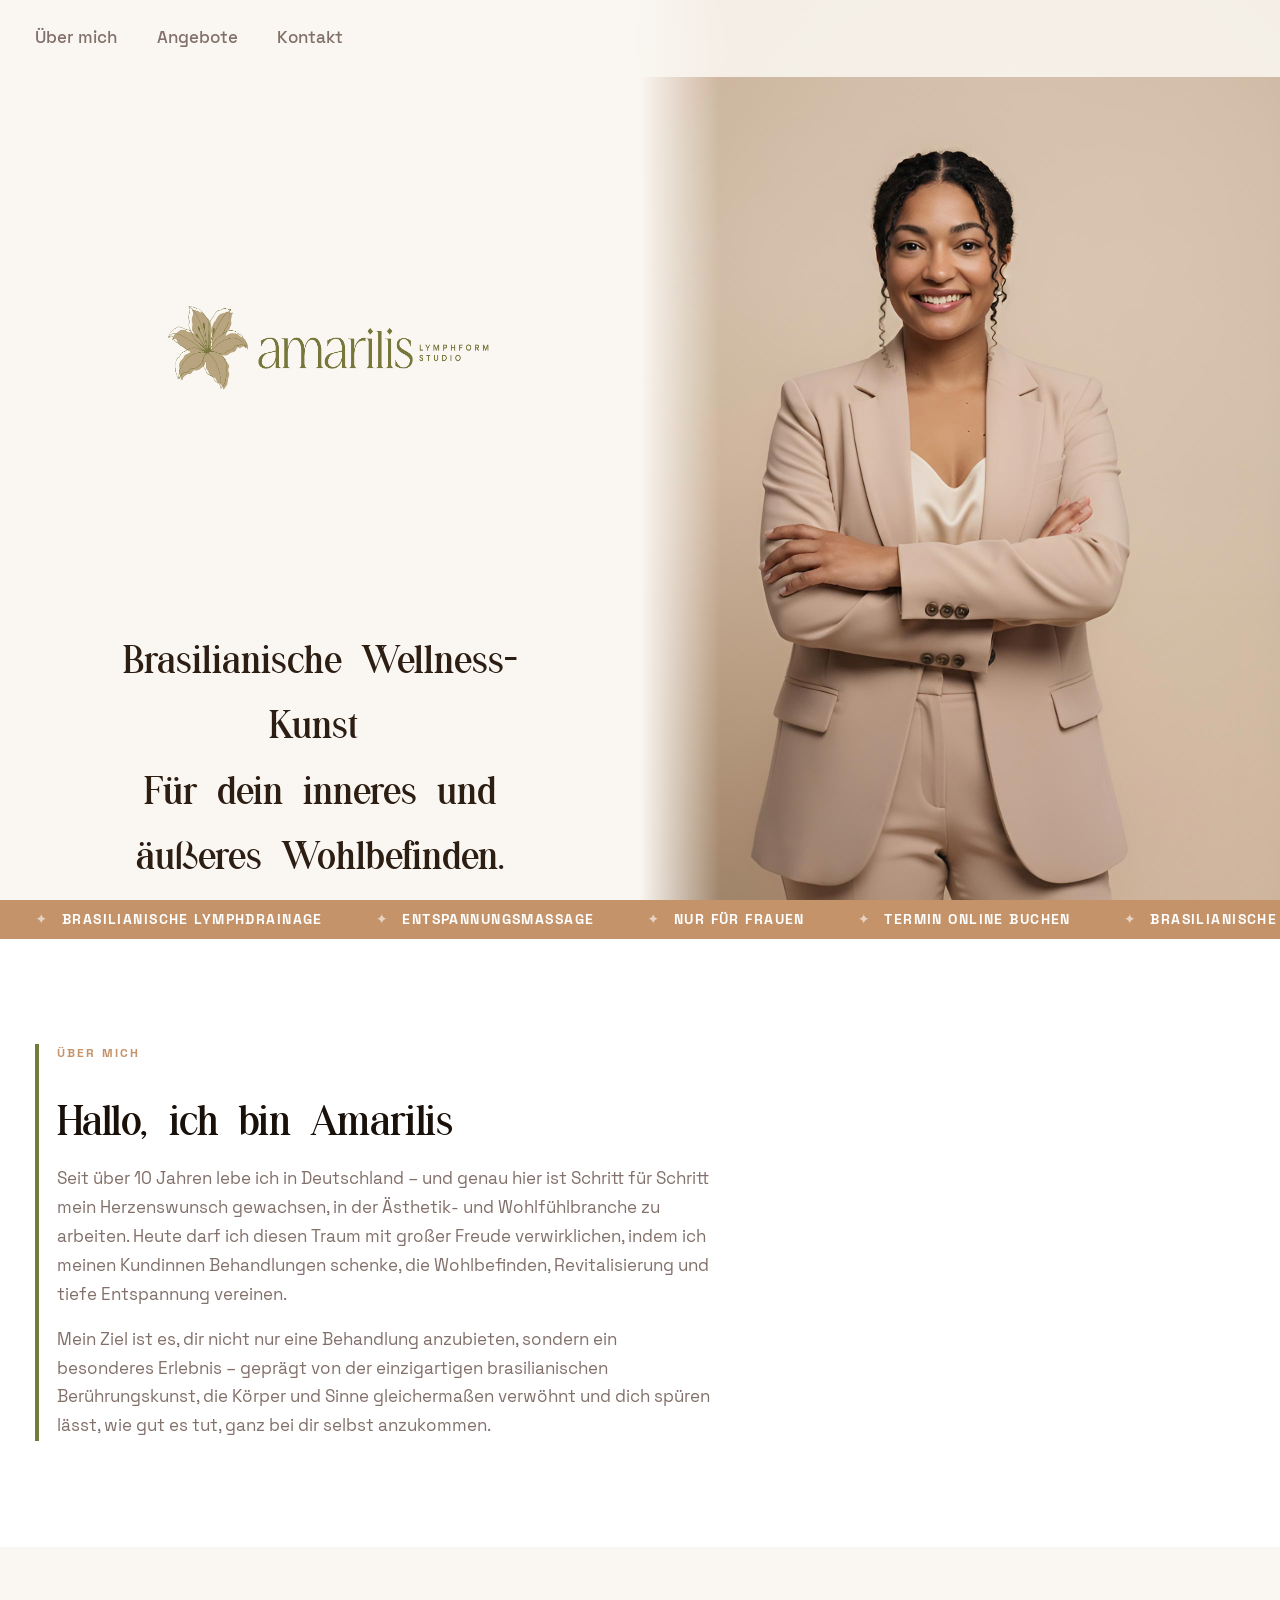
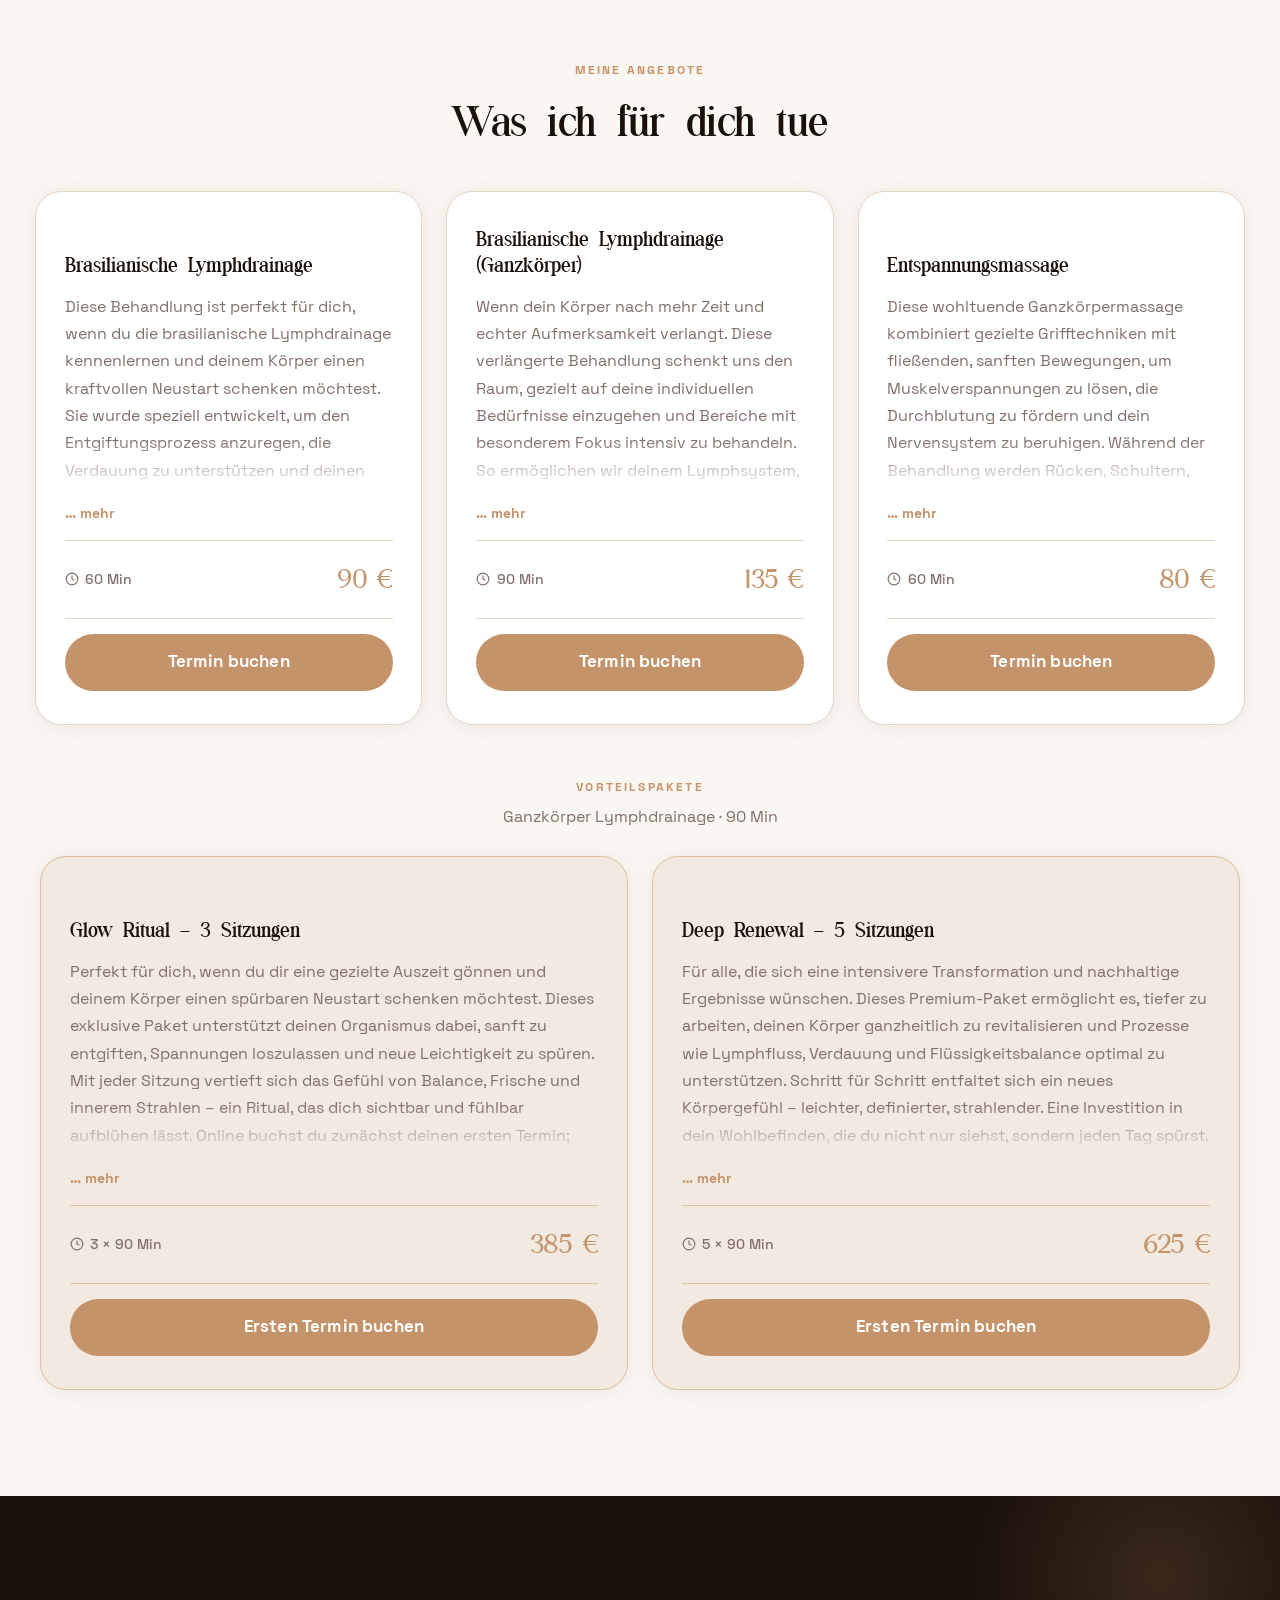
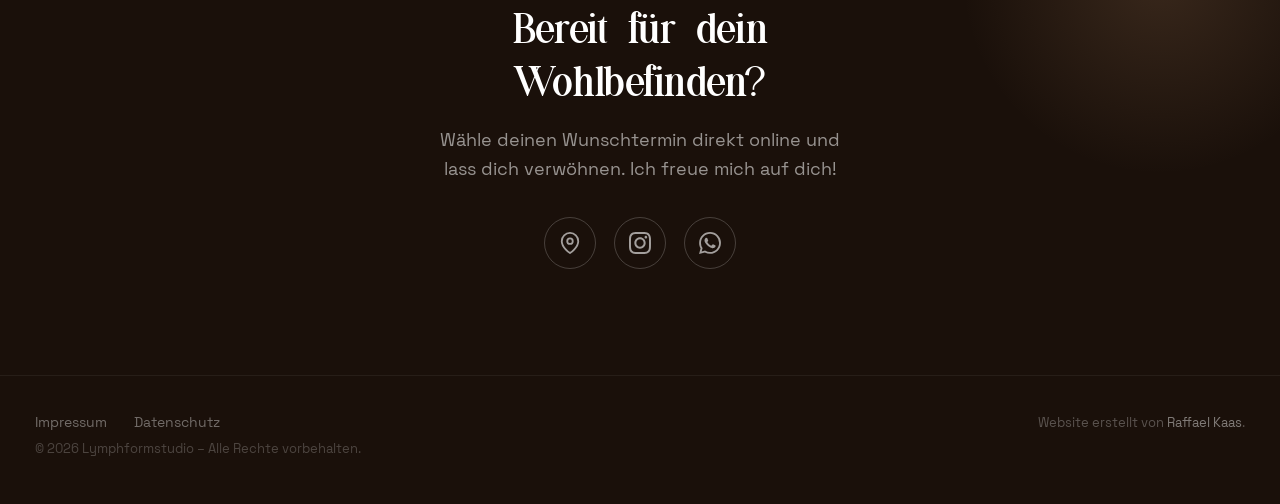
==== commit 036be2fc: "remove gesichtreinigung" ====
--- a/index.html
+++ b/index.html
@@ -4,13 +4,13 @@
   <meta charset="UTF-8" />
   <meta name="viewport" content="width=device-width, initial-scale=1.0" />
   <title>Lymphformstudio – Brasilianische Wellness</title>
-  <meta name="description" content="Brasilianische Lymphdrainage, Entspannungsmassage und Gesichtsreinigung. Jetzt deinen Termin buchen." />
+  <meta name="description" content="Brasilianische Lymphdrainage und Entspannungsmassage. Jetzt deinen Termin buchen." />
   <meta name="theme-color" content="#FAF6F1" />
 
   <!-- Open Graph (Instagram-Link-Vorschau) -->
   <meta property="og:type"        content="website" />
   <meta property="og:title"       content="Lymphformstudio" />
-  <meta property="og:description" content="Brasilianische Wellness – Lymphdrainage · Massage · Gesichtspflege" />
+  <meta property="og:description" content="Brasilianische Wellness – Lymphdrainage · Massage" />
   <meta property="og:image"       content="assets/img/Amarilis01.jpg" />
   <meta property="og:url"         content="https://lymphformstudio.github.io" />
 
@@ -71,14 +71,12 @@
     <div class="ribbon-track">
       <span>Brasilianische Lymphdrainage</span>
       <span>Entspannungsmassage</span>
-      <span>Gesichtsreinigung</span>
       <span>Nur für Frauen</span>
       <!-- <span>Zertifizierte Therapeutin</span> -->
       <span>Termin online buchen</span>
       <!-- Dopplung für endlosen Loop -->
       <span>Brasilianische Lymphdrainage</span>
       <span>Entspannungsmassage</span>
-      <span>Gesichtsreinigung</span>
       <span>Nur für Frauen</span>
       <!-- <span>Zertifizierte Therapeutin</span> -->
       <span>Termin online buchen</span>
@@ -194,30 +192,6 @@
             <span class="card-price">80&nbsp;€</span>
           </div>
           <a href="https://calendly.com/amarilis-lymphformstudio/entspannungsmassage"
-             target="_blank" rel="noopener noreferrer"
-             class="btn btn-primary btn-w100">
-            Termin buchen
-          </a>
-        </article>
-
-        <!-- ── Gesichtsreinigung ── -->
-        <article class="card reveal delay-4" aria-label="Gesichtsreinigung">
-          <h3>Gesichtsreinigung</h3>
-          <p>
-Im Verlauf der Behandlung wird deine Haut Schritt für Schritt gründlich gereinigt, Unreinheiten, abgestorbene Hautzellen, Mitesser und Milien werden sanft entfernt und die Poren werden geklärt, damit deine Haut wieder frei atmen kann. Jede Anwendung ist individuell auf deinen Hauttyp und deinen aktuellen Hautzustand abgestimmt, sodass deine Haut genau das erhält, was sie wirklich braucht.
-          </p>
-          <div class="card-meta">
-            <span class="card-duration">
-              <svg width="14" height="14" viewBox="0 0 24 24" fill="none"
-                   stroke="currentColor" stroke-width="2" aria-hidden="true">
-                <circle cx="12" cy="12" r="10"/>
-                <polyline points="12 6 12 12 16 14"/>
-              </svg>
-              40–60 Min
-            </span>
-            <span class="card-price">65&nbsp;€</span>
-          </div>
-          <a href="https://calendly.com/amarilis-lymphformstudio/gesichtsreinigung"
              target="_blank" rel="noopener noreferrer"
              class="btn btn-primary btn-w100">
             Termin buchen
--- a/assets/css/style.css
+++ b/assets/css/style.css
@@ -807,14 +807,15 @@
   }
   .about-text { padding-left: 1.0rem; }
 
-  /* Services: 4 columns */
+  /* Services: 3 columns */
   .services-grid {
     display: grid;
-    grid-template-columns: repeat(4, 1fr);
+    grid-template-columns: repeat(3, 1fr);
     gap: 1.375rem;
     align-items: start;
   }
   .services-packages-grid {
+    grid-template-columns: repeat(2, 1fr);
     max-width: 1200px;
     margin-inline: auto;
   }
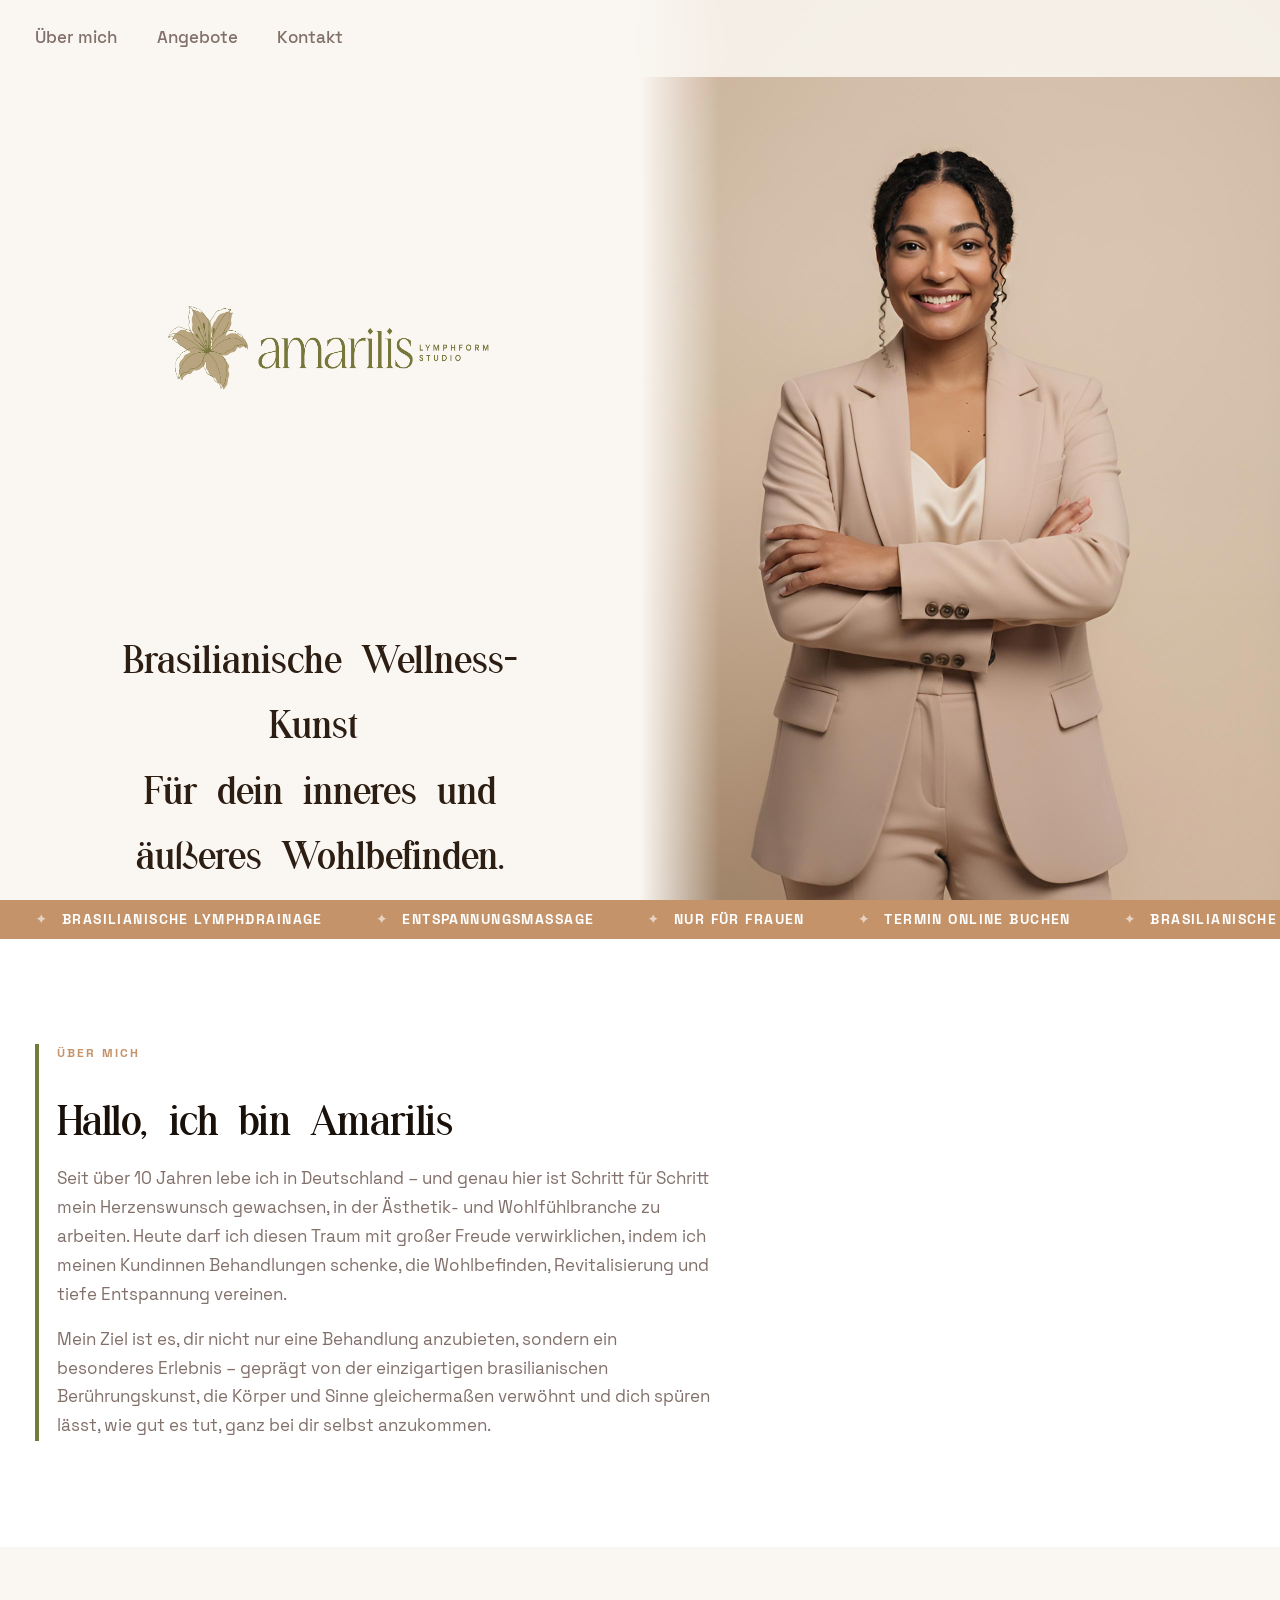
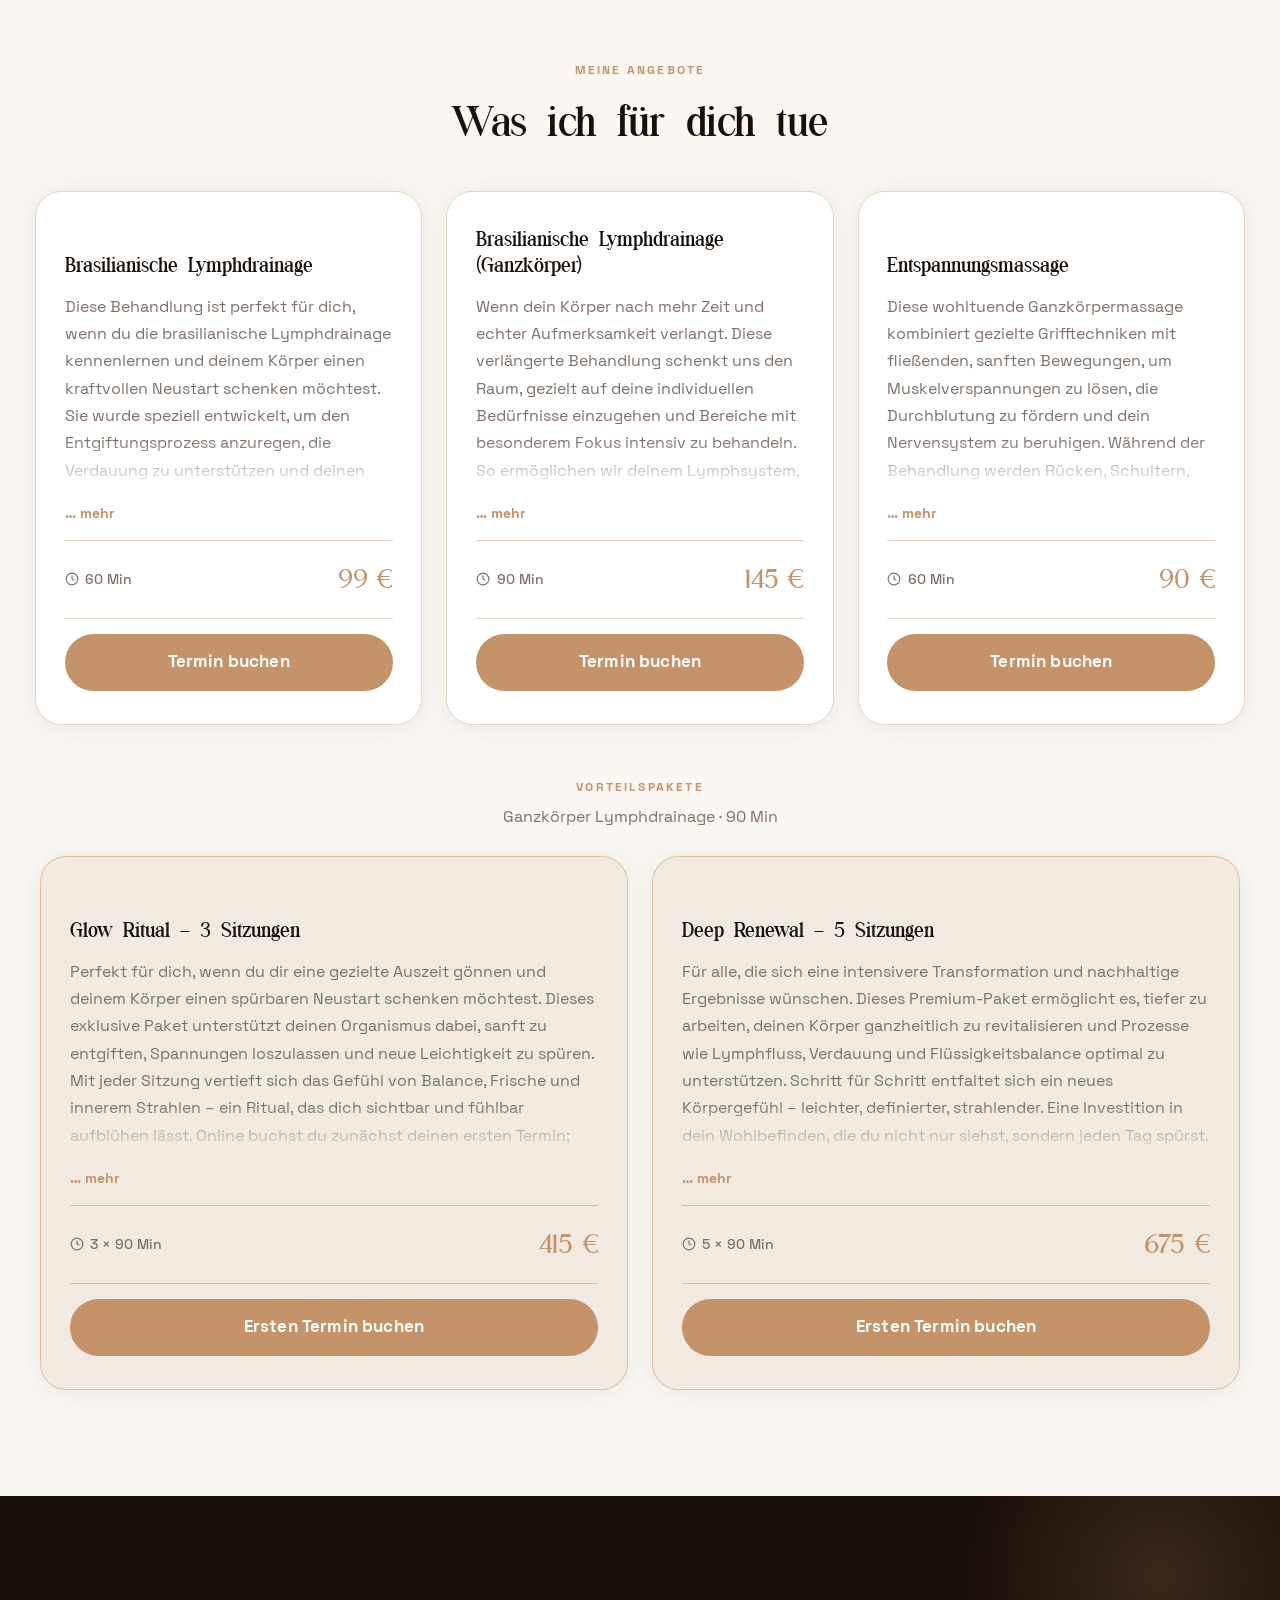
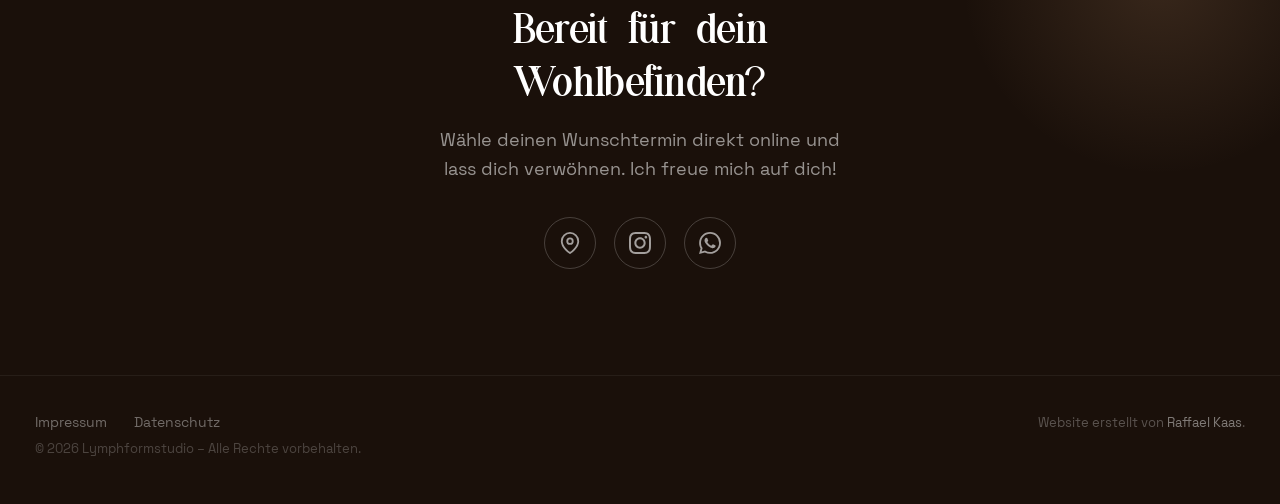
==== commit dfabfd9c: "update prices" ====
--- a/index.html
+++ b/index.html
@@ -134,7 +134,7 @@
               </svg>
               60 Min
             </span>
-            <span class="card-price">90&nbsp;€</span>
+            <span class="card-price">99&nbsp;€</span>
           </div>
           <a href="https://calendly.com/amarilis-lymphformstudio/brasilianische-lymphdrainage"
              target="_blank" rel="noopener noreferrer"
@@ -163,7 +163,7 @@
               </svg>
               90 Min
             </span>
-            <span class="card-price">135&nbsp;€</span>
+            <span class="card-price">145&nbsp;€</span>
           </div>
           <a href="https://calendly.com/amarilis-lymphformstudio/brasilianische-lymphdrainage-ganzkorper"
              target="_blank" rel="noopener noreferrer"
@@ -189,7 +189,7 @@
               </svg>
               60 Min
             </span>
-            <span class="card-price">80&nbsp;€</span>
+            <span class="card-price">90&nbsp;€</span>
           </div>
           <a href="https://calendly.com/amarilis-lymphformstudio/entspannungsmassage"
              target="_blank" rel="noopener noreferrer"
@@ -224,7 +224,7 @@
               </svg>
               3 × 90 Min
             </span>
-            <span class="card-price">385&nbsp;€</span>
+            <span class="card-price">415&nbsp;€</span>
           </div>
           <a href="https://calendly.com/amarilis-lymphformstudio/brasilianische-lymphdrainage-ganzkorper"
              target="_blank" rel="noopener noreferrer"
@@ -249,7 +249,7 @@
               </svg>
               5 × 90 Min
             </span>
-            <span class="card-price">625&nbsp;€</span>
+            <span class="card-price">675&nbsp;€</span>
           </div>
           <a href="https://calendly.com/amarilis-lymphformstudio/brasilianische-lymphdrainage-ganzkorper"
              target="_blank" rel="noopener noreferrer"
